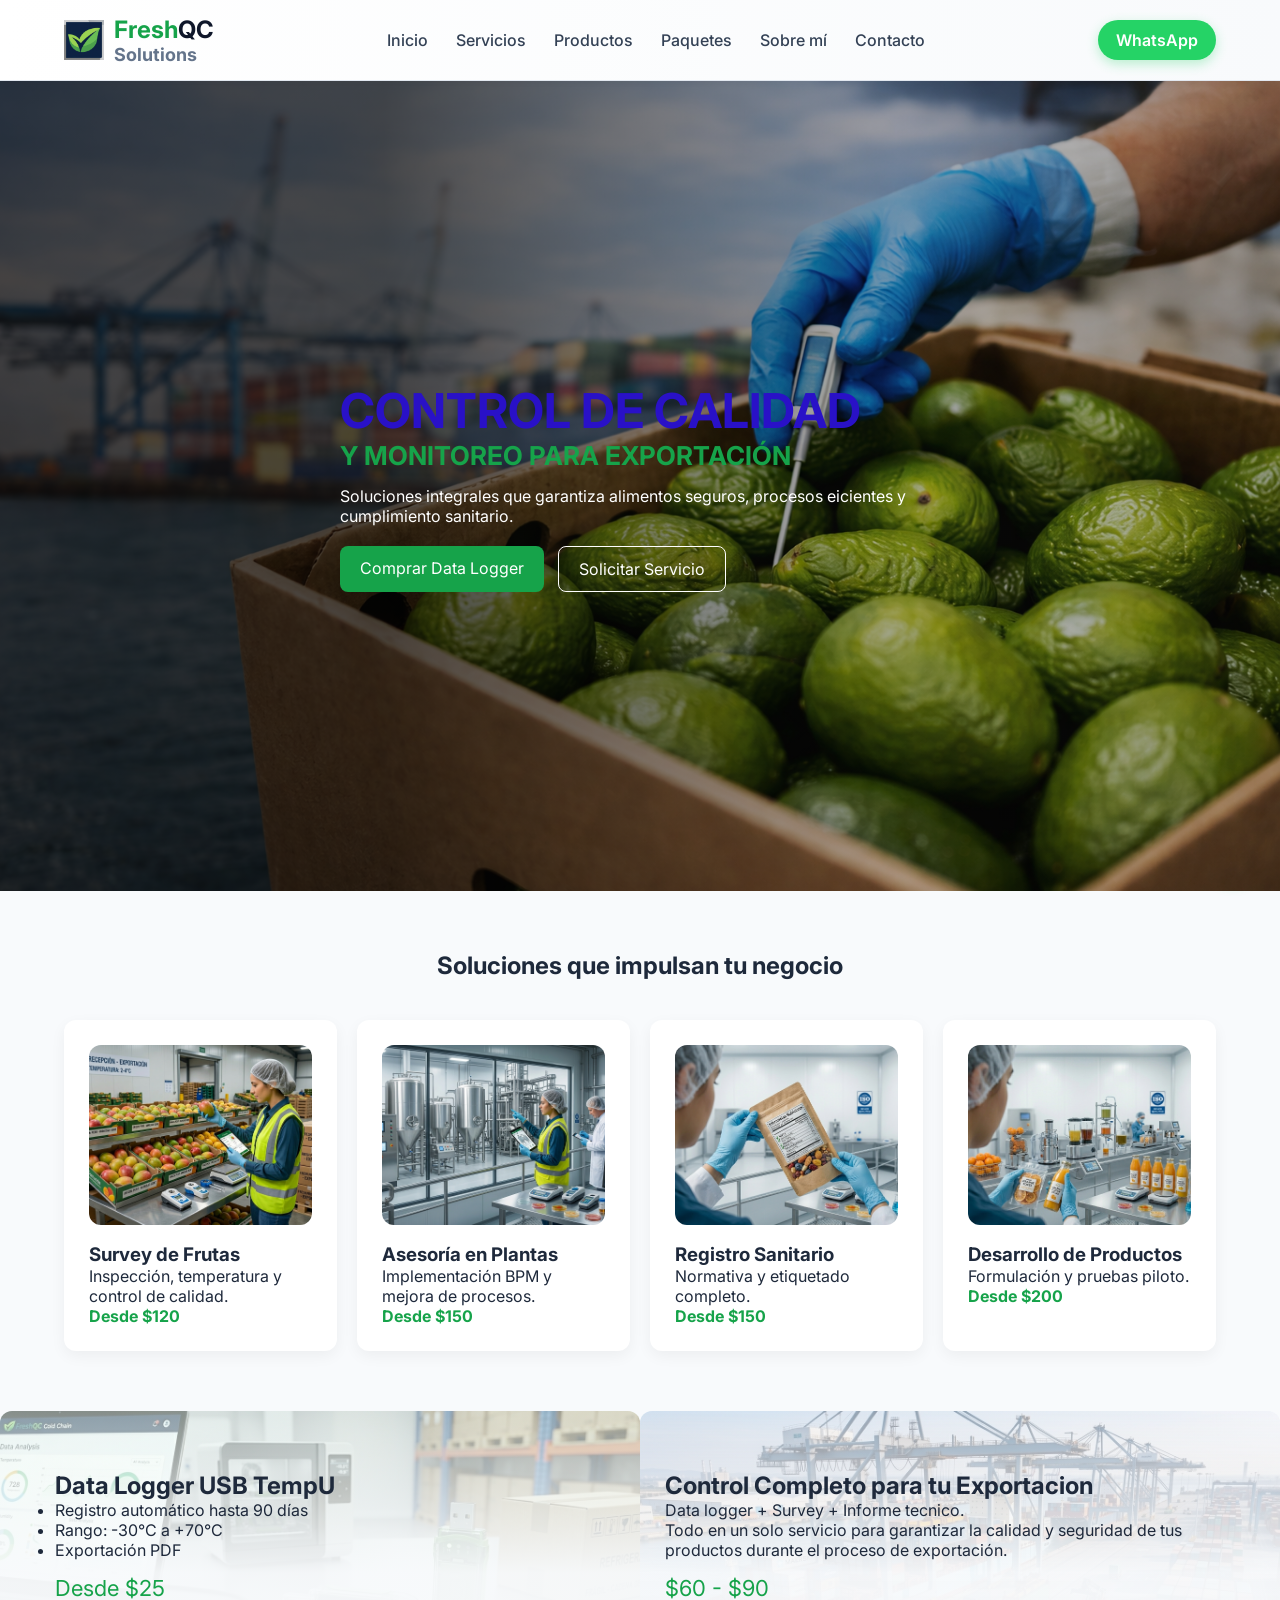
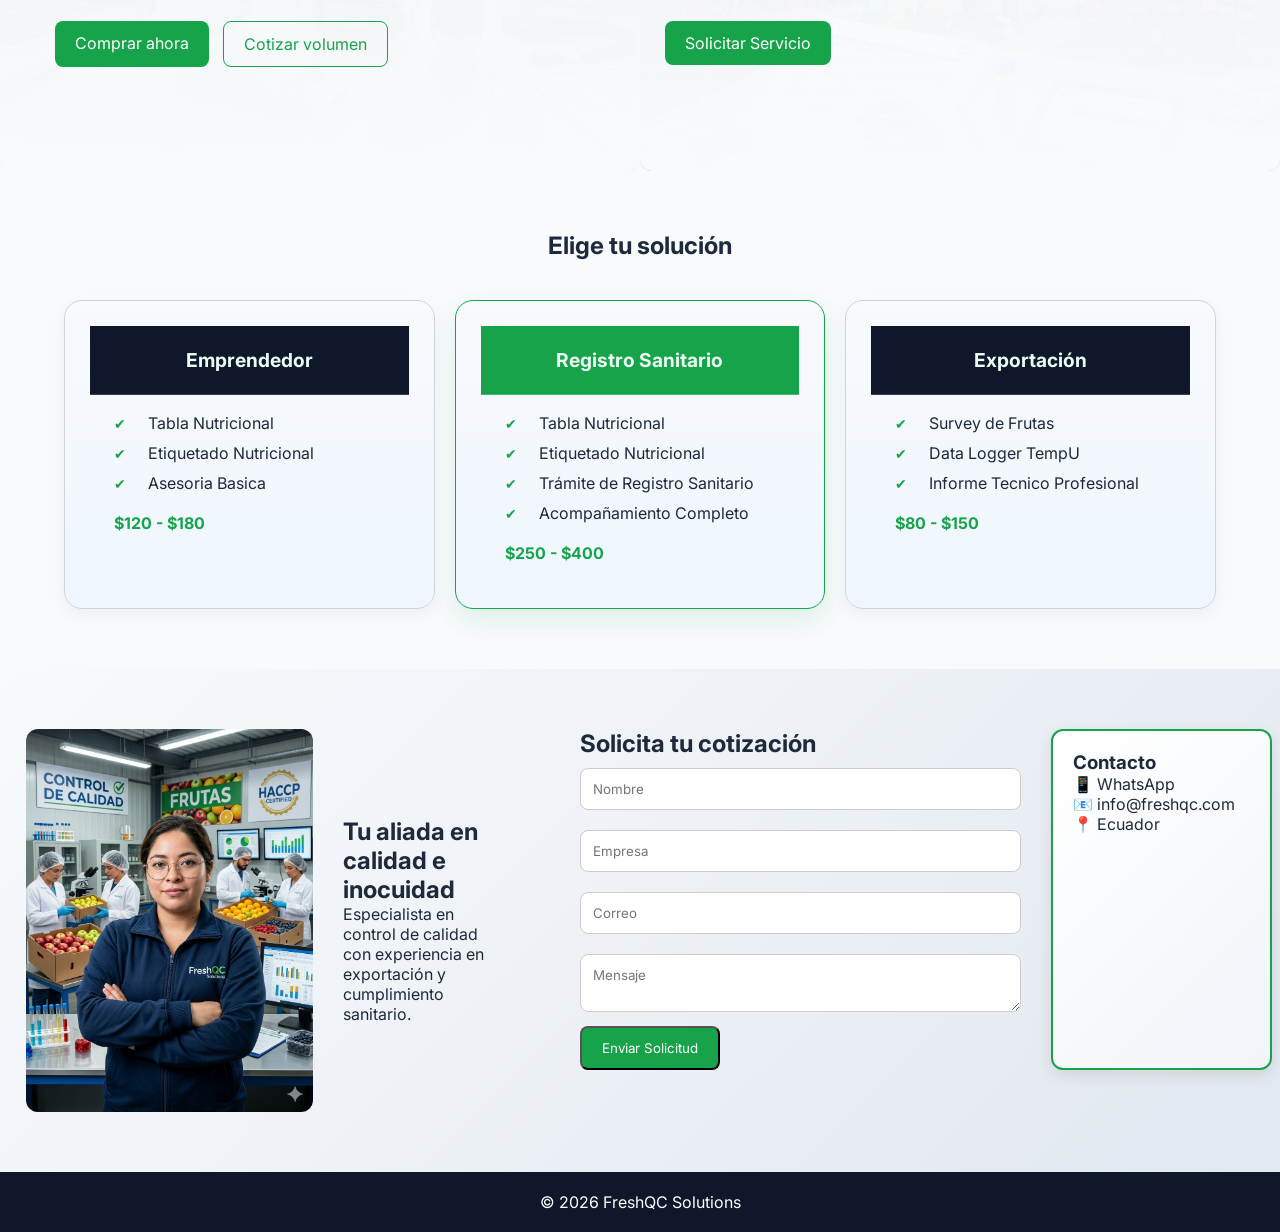
==== index.html @ a3a78dd0 "SITIO WEB BIEN" ====
<!DOCTYPE html>
<html lang="es">
<head>
  <meta charset="UTF-8">
  <title>FreshQC Solutions</title>
  <meta name="description" content="FreshQC Solutions ofrece servicios de control de calidad y monitoreo para exportación de alimentos, asegurando cumplimiento sanitario y procesos eficientes.">

  <!-- Google Fonts -->
  <link rel="preload" href="https://fonts.googleapis.com/css2?family=Inter:wght@300;400;600;700&display=swap" as="style" onload="this.onload=null;this.rel='stylesheet'">
  <noscript><link rel="stylesheet" href="https://fonts.googleapis.com/css2?family=Inter:wght@300;400;600;700&display=swap"></noscript>
  <link rel="icon" type="image/png" href="img/logo-icon.png">
  <link rel="stylesheet" href="css/styles.css">
</head>

<body>
<!-- NAV -->
<header class="header">
  <div class="container nav">
    <h1 class="logo">
      <img src="img/logo-icon.png" alt="FreshQC" class="logo-img">
      <div class="logo-text">
        <div class="fresh-qc">
          <span class="fresh">Fresh</span><span class="qc">QC</span>
        </div>
        <span class="solutions">Solutions</span>
      </div>
    </h1>

    <nav class="menu">
      <a href="index.html">Inicio</a>
      <a href="pages/servicios.html">Servicios</a>
      <a href="pages/productos.html">Productos</a>
      <a href="pages/paquetes.html">Paquetes</a>
      <a href="pages/about.html">Sobre mí</a>
      <a href="pages/contacto.html">Contacto</a>
    </nav>

    <a class="btn whatsapp" href="https://wa.me/59391234567" target="_blank" rel="noopener">WhatsApp</a>
  </div>
</header>

<section class="hero">

  <img src="img/hero.png" alt="Control de calidad exportación" class="hero-img">

  <div class="hero-overlay"></div>

  <div class="container hero-content">
    <h1>CONTROL DE CALIDAD</h1>
    <h2>Y MONITOREO PARA EXPORTACIÓN</h2>
    <p>Soluciones integrales que garantiza alimentos seguros, procesos eicientes y cumplimiento sanitario.</p>   
    <div class="buttons">
      <a class="btn primary">Comprar Data Logger</a>
      <a class="btn glass">Solicitar Servicio</a>
    </div>

</div>
    <!--<div class="container hero-content">
    <div class="hero-buttons">
      <a class="btn primary">Comprar Data Logger</a>
      <a class="btn glass">Solicitar Servicio</a>
    </div>
  </div>-->

</section>

<!-- SERVICIOS -->
<section id="servicios" class="section container">
  <h2 class="section-title">Soluciones que impulsan tu negocio</h2>

  <div class="grid">
    <div class="card">
      <img src="img/survey-frutas.png" alt="Survey de Frutas" class="card-img">
      <h3>Survey de Frutas</h3>
      <p>Inspección, temperatura y control de calidad.</p>
      <span>Desde $120</span>
    </div>

    <div class="card">
      <img src="img/asesoria-plantas.png" alt="Asesoría en Plantas" class="card-img">
      <h3>Asesoría en Plantas</h3>
      <p>Implementación BPM y mejora de procesos.</p>
      <span>Desde $150</span>
    </div>

    <div class="card">
      <img src="img/registro-sanitario.png" alt="Registro Sanitario" class="card-img">
      <h3>Registro Sanitario</h3>
      <p>Normativa y etiquetado completo.</p>
      <span>Desde $150</span>
    </div>

    <div class="card">
      <img src="img/desarrollo-productos.png" alt="Desarrollo de Productos" class="card-img">
      <h3>Desarrollo de Productos</h3>
      <p>Formulación y pruebas piloto.</p>
      <span>Desde $200</span>
    </div>
  </div>
</section>

<div id="divider">
 <!-- PRODUCTO DESTACADO -->
    <section id="productos" class="highlight">
      <img src="img/datalogger-bg.png" alt="Data Logger" class="divider-img">
      <div class="divider-content">
        <div class="container product">
          <div>
            <h2>Data Logger USB TempU</h2>
            <ul>
              <li>Registro automático hasta 90 días</li>
              <li>Rango: -30°C a +70°C</li>
              <li>Exportación PDF</li>
            </ul>

            <p class="price">Desde $25</p>

            <div class="buttons">
              <a class="btn primary">Comprar ahora</a>
              <a class="btn outline">Cotizar volumen</a>
            </div>
          </div>
        </div>
      </div>
    </section>

 <!-- SERVICIO DESTACADO -->
    <section id="serv-intregral" class="highlight">
      <img src="img/servicio-integral-bg.png" alt="Servicio Integral" class="divider-img">
      <div class="divider-content">
        <div>
          <h2>Control Completo para tu Exportacion</h2>
          <ul>
            <p>Data logger + Survey + Informe tecnico.</p>
            <p>Todo en un solo servicio para garantizar la calidad y seguridad de tus productos durante el proceso de exportación. </p>
          </ul>
          <p class="price">$60 - $90</p>

          <div class="buttons">
            <a class="btn primary">Solicitar Servicio</a>
          </div>
        </div>
      </div>
    </section>
</div>


<!-- PAQUETES -->
<section id="paquetes" class="section container">
  <h2 class="section-title">Elige tu solución</h2>

  <div class="grid-3">
    <div class="card price-card">
      <h3>Emprendedor</h3>
      <ul>
              <li>Tabla Nutricional</li>
              <li>Etiquetado Nutricional</li>
              <li>Asesoria Basica</li>
            </ul>
      <p>$120 - $180</p>
    </div>

    <div class="card price-card featured">
      <h3>Registro Sanitario</h3>
      <ul>
              <li>Tabla Nutricional</li>
              <li>Etiquetado Nutricional</li>
              <li>Trámite de Registro Sanitario</li>
              <li>Acompañamiento Completo</li>
            </ul>
      <p>$250 - $400</p>
    </div>

    <div class="card price-card">
      <h3>Exportación</h3>
      <ul>
              <li>Survey de Frutas</li>
              <li>Data Logger TempU</li>
              <li>Informe Tecnico Profesional</li>
            </ul>
      <p>$80 - $150</p>
    </div>
  </div>
</section>

<div id="about-contact">
<!-- SOBRE MI -->
<section id="about" class="section container about">
  <div class="about-grid">
    <img src="img/sobre-mi.png" alt="persona">

    <div>
      <h2>Tu aliada en calidad e inocuidad</h2>
      <p>Especialista en control de calidad con experiencia en exportación y cumplimiento sanitario.</p>
    </div>
  </div>
</section>

<!-- CONTACTO -->
<section id="contacto" class="contact">
  <div class="container contact-box">

    <form class="form">
      <h2>Solicita tu cotización</h2>

      <input type="text" placeholder="Nombre">
      <input type="text" placeholder="Empresa">
      <input type="email" placeholder="Correo">
      <textarea placeholder="Mensaje"></textarea>

      <button class="btn primary">Enviar Solicitud</button>
    </form>

    <div class="info">
      <h3>Contacto</h3>
      <p>📱 WhatsApp</p>
      <p>📧 info@freshqc.com</p>
      <p>📍 Ecuador</p>
    </div>

  </div>
</section>
</div>

<!-- WHATSAPP FLOAT -->
<a href="#" class="whatsapp-float">
  <svg width="24" height="24" viewBox="0 0 24 24" fill="none" xmlns="http://www.w3.org/2000/svg">
    <path d="M17.472 14.382c-.297-.149-1.758-.867-2.03-.967-.273-.099-.471-.148-.67.15-.197.297-.767.966-.94 1.164-.173.199-.347.223-.644.075-.297-.15-1.255-.463-2.39-1.475-.883-.788-1.48-1.761-1.653-2.059-.173-.297-.018-.458.13-.606.134-.133.298-.347.446-.52.149-.174.198-.298.298-.497.099-.198.05-.371-.025-.52-.075-.149-.669-1.612-.916-2.207-.242-.579-.487-.5-.669-.51-.173-.008-.371-.01-.57-.01-.198 0-.52.074-.792.372-.272.297-1.04 1.016-1.04 2.479 0 1.462 1.065 2.875 1.213 3.074.149.198 2.096 3.2 5.077 4.487.709.306 1.262.489 1.694.625.712.227 1.36.195 1.871.118.571-.085 1.758-.719 2.006-1.413.248-.694.248-1.289.173-1.413-.074-.124-.272-.198-.57-.347m-5.421 7.403h-.004a9.87 9.87 0 01-5.031-1.378l-.361-.214-3.741.982.998-3.648-.235-.374a9.86 9.86 0 01-1.51-5.26c.001-5.45 4.436-9.884 9.888-9.884 2.64 0 5.122 1.03 6.988 2.898a9.825 9.825 0 012.893 6.994c-.003 5.45-4.437 9.884-9.885 9.884m8.413-18.297A11.815 11.815 0 0012.05 0C5.495 0 .16 5.335.157 11.892c0 2.096.547 4.142 1.588 5.945L.057 24l6.305-1.654a11.882 11.882 0 005.683 1.448h.005c6.554 0 11.89-5.335 11.893-11.893A11.821 11.821 0 0020.885 3.488" fill="#fff"/>
  </svg>
</a>

<!-- FOOTER -->
<footer class="footer">
  <p>© 2026 FreshQC Solutions</p>
</footer>
<script src="js/script.js"></script>
</body>
</html>
---- css/styles.css ----
* {
  margin: 0;
  padding: 0;
  box-sizing: border-box;
  font-family: 'Inter', sans-serif;
}


@media (max-width: 768px) {
  .hero {
    height: 70vh;
  }

  .hero h1 {
    font-size: 32px;
  }

  .hero h2 {
    font-size: 20px;
  }
}

body {
  background: #f8fafc;
  color: #1e293b;
}

/* CONTAINER */
.container {
  width: 90%;
  max-width: 1200px;
  margin: auto;
}

/* HEADER */
.header {
  background: linear-gradient(90deg, #ffffff 0%, #f8fafc 100%);
  position: sticky;
  top: 0;
  z-index: 1000;
  border-bottom: 1px solid #e2e8f0;
  box-shadow: 0 2px 10px rgba(0,0,0,0.05);
}

.nav {
  display: flex;
  justify-content: space-between;
  align-items: center;
  padding: 15px 0;
}

.logo {
  display: flex;
  align-items: center;
  gap: 10px;
  margin: 0;
  font-size: 24px;
  font-weight: 700;
  color: #2911c7;
}

.logo-img {
  height: 40px;
  width: auto;
}

.logo-text {
  display: flex;
  flex-direction: column;
  align-items: flex-start;
  gap: 0;
}

.fresh-qc {
  display: flex;
}

.fresh {
  color: #16a34a;
  font-weight: bold;
}

.qc {
  color: #0f172a;
  font-weight: bold;
}

.solutions {
  color: #64748b;
  font-size: 18px;
}

.menu a {
  margin: 0 12px;
  text-decoration: none;
  color: #334155;
  font-weight: 500;
  position: relative;
  transition: color 0.3s ease;
}

.menu a:hover {
  color: #16a34a;
}

.menu a::after {
  content: '';
  position: absolute;
  bottom: -5px;
  left: 0;
  width: 0;
  height: 2px;
  background: #16a34a;
  transition: width 0.3s ease;
}

.menu a:hover::after {
  width: 100%;
}

.btn.whatsapp {
  background: #25D366;
  color: white;
  border-radius: 25px;
  padding: 10px 18px;
  font-weight: 600;
  box-shadow: 0 4px 12px rgba(37, 211, 102, 0.3);
  transition: all 0.3s ease;
}

.btn.whatsapp:hover {
  background: #20c157;
  transform: translateY(-2px);
  box-shadow: 0 6px 20px rgba(37, 211, 102, 0.4);
}

/* HERO FIX */
.hero {
  position: relative;
  height: 90vh;
  display: flex;
  align-items: center;
  overflow: hidden;
}

/* IMAGEN REAL (mejor que background) */
.hero-img {
  position: absolute;
  width: 100%;
  height: 100%;
  object-fit: cover;
  top: 0;
  left: 0;
  z-index: 1;
}

/* OVERLAY */
.hero-overlay {
  position: absolute;
  width: 100%;
  height: 100%;
  background: linear-gradient(
    90deg,
    rgba(0,0,0,0.7) 30%,
    rgba(0,0,0,0.3) 70%
  );
  z-index: 2;
}

/* CONTENIDO */
.hero-content {
  position: relative;
  z-index: 3;
  color: white;
  max-width: 600px;
}

.hero h1 {
  font-size: 48px;
  color: #2911c7;
}

.hero h2 {
  font-size: 26px;
  color: #16a34a;
  margin-bottom: 15px;
}

/* BOTONES */
.btn {
  padding: 12px 20px;
  border-radius: 8px;
  cursor: pointer;
  text-decoration: none;
  transition: 0.3s;
}

.primary {
  background: #16a34a;
  color: white;
}

.primary:hover {
  background: #15803d;
}

.glass {
  border: 1px solid white;
  color: white;
}

.outline {
  border: 1px solid #16a34a;
  color: #16a34a;
}

.buttons {
  display: flex;
  flex-wrap: wrap;
  gap: 14px;
  margin-top: 20px;
}

.buttons a {
  margin: 0;
}

/* GRID */
.grid {
  display: grid;
  grid-template-columns: repeat(auto-fit, minmax(220px, 1fr));
  gap: 20px;
}

.grid-3 {
  display: grid;
  grid-template-columns: repeat(auto-fit, minmax(250px, 1fr));
  gap: 20px;
}

/* CARDS */
.card {
  background: white;
  padding: 25px;
  border-radius: 12px;
  transition: 0.3s;
  box-shadow: 0 5px 15px rgba(0,0,0,0.05);
}

.card-img {
  width: 100%;
  height: 180px;
  object-fit: cover;
  border-radius: 12px;
  margin-bottom: 18px;
  display: block;
}

.card:hover {
  transform: translateY(-8px);
}

.card span {
  color: #16a34a;
  font-weight: bold;
}

/* SECCIONES */
.section {
  padding: 60px 0;
}

.section-title {
  text-align: center;
  margin-bottom: 40px;
}

/* PRODUCTO */
.highlight {
  background: #ecfdf5;
  border-radius: 12px;
  padding: 30px 0;
}

/* SERVICIO */
#serv-intregral {
  background: #ecf1fd;
  border-radius: 12px;
  padding: 30px 0;
}

#divider {
  display: grid;
  grid-template-columns: 1fr 1fr;
  gap: 0;
  align-items: start;
}

#divider section {
  position: relative;
  overflow: hidden;
  min-height: 360px;
  transition: transform 0.3s ease;
}

#divider section:hover {
  transform: scale(1.05);
  z-index: 10;
}

.divider-img {
  position: absolute;
  inset: 0;
  width: 100%;
  height: 100%;
  object-fit: cover;
  opacity: 0.5;
  z-index: 0;
  transition: opacity 0.3s ease;
}

#divider section:hover .divider-img {
  opacity: 0.7;
}

#divider section::before {
  content: "";
  position: absolute;
  inset: 0;
  background: linear-gradient(180deg, rgba(248,250,252,0.12) 0%, rgba(248,250,252,0.95) 45%, rgba(248,250,252,1) 100%);
  z-index: 1;
  transition: background 0.3s ease;
}

#divider section:hover::before {
  background: linear-gradient(180deg, rgba(248,250,252,0.05) 0%, rgba(248,250,252,0.8) 45%, rgba(248,250,252,0.9) 100%);
}

.divider-content {
  position: relative;
  z-index: 2;
  padding: 30px 25px;
}

.price {
  font-size: 22px;
  color: #16a34a;
  margin: 15px 0;
}
/* PAQUETES */
.price-card {
  background: linear-gradient(180deg, #f8fafc 0%, #eff6ff 100%);
  border: 1px solid #d1d5db;
  border-radius: 18px;
  overflow: hidden;
  display: flex;
  flex-direction: column;
}

.price-card h3 {
  margin: 0;
  padding: 22px 0;
  background: #0f172a;
  color: #ecfdf5;
  font-size: 1.2rem;
  font-weight: 700;
  border-bottom: 1px solid rgba(255,255,255,0.18);
  text-align: center;
}

.price-card ul {
  list-style: none;
  margin: 0;
  padding: 18px 24px 0;
  display: grid;
  gap: 10px;
}

.price-card ul li {
  position: relative;
  padding: 0 0 0 34px;
  border-bottom: none;
}

.price-card ul li::before {
  content: "✔";
  position: absolute;
  left: 0;
  top: 50%;
  transform: translateY(-50%);
  color: #16a34a;
  font-size: 14px;
}

.price-card ul li:last-child {
  border-bottom: none;
}

.price-card p {
  margin: 20px 24px 20px;
  font-weight: 700;
  color: #16a34a;
}

.price-card.featured {
  border-color: #16a34a;
  box-shadow: 0 10px 25px rgba(22, 163, 74, 0.12);
}

.price-card.featured h3 {
  background: #16a34a;
}
/* ABOUT */
.about-grid {
  display: grid;
  grid-template-columns: 2fr 1fr;
  gap: 30px;
  align-items: center;
}

.about img {
  width: 100%;
  height: auto;
  border-radius: 12px;
  display: block;
}
}

/* CONTACTO */
.contact {
  background: #f1f5f9;
  padding: 60px 0;
}

.contact-box {
  display: grid;
  grid-template-columns: 2fr 1fr;
  gap: 30px;
}

.form input, .form textarea {
  width: 100%;
  margin: 10px 0;
  padding: 12px;
  border: 1px solid #ccc;
  border-radius: 8px;
}

.info {
  background: linear-gradient(135deg, #ffffff 0%, #f1f5f9 100%);
  padding: 20px;
  border-radius: 12px;
  box-shadow: 0 5px 15px rgba(0,0,0,0.1);
  border: 2px solid #16a34a;
}

/* ABOUT-CONTACT */
#about-contact {
  display: grid;
  grid-template-columns: 40% 60%;
  gap: 30px;
  background: linear-gradient(135deg, #f8fafc 0%, #e2e8f0 100%);
  padding: 60px 0;
}

#about-contact .section,
#about-contact .contact {
  padding: 0;
}

/* WHATSAPP FLOAT */
.whatsapp-float {
  position: fixed;
  bottom: 20px;
  right: 20px;
  background: #25D366;
  color: white;
  padding: 15px;
  border-radius: 50%;
  box-shadow: 0 4px 12px rgba(37, 211, 102, 0.4);
  transition: all 0.3s ease;
  display: flex;
  align-items: center;
  justify-content: center;
}

.whatsapp-float:hover {
  transform: scale(1.1);
  box-shadow: 0 6px 20px rgba(37, 211, 102, 0.6);
}

/* FOOTER */
.footer {
  text-align: center;
  padding: 20px;
  background: #0f172a;
  color: white;
}

/* RESPONSIVE */
@media (max-width: 992px) {
  #divider {
    grid-template-columns: 1fr;
    gap: 20px;
  }

  .highlight,
  #serv-intregral {
    padding: 24px 20px;
  }
}

@media (max-width: 768px) {
  .about-grid,
  .contact-box {
    grid-template-columns: 1fr;
  }

  .nav {
    flex-direction: column;
    align-items: stretch;
    gap: 12px;
  }

  .menu {
    display: flex;
    flex-wrap: wrap;
    justify-content: center;
    gap: 12px;
  }

  .logo-img {
    height: 35px;
  }

  .logo {
    font-size: 20px;
  }

  .solutions {
    font-size: 16px;
  }

  .btn.whatsapp {
    padding: 8px 16px;
    font-size: 14px;
  }

  .hero h1 {
    font-size: 32px;
  }

  .hero h2 {
    font-size: 20px;
  }

  .section {
    padding: 40px 0;
  }

  .hero-content {
    padding: 0 15px;
  }

  #about-contact {
    grid-template-columns: 1fr;
    gap: 20px;
  }
}
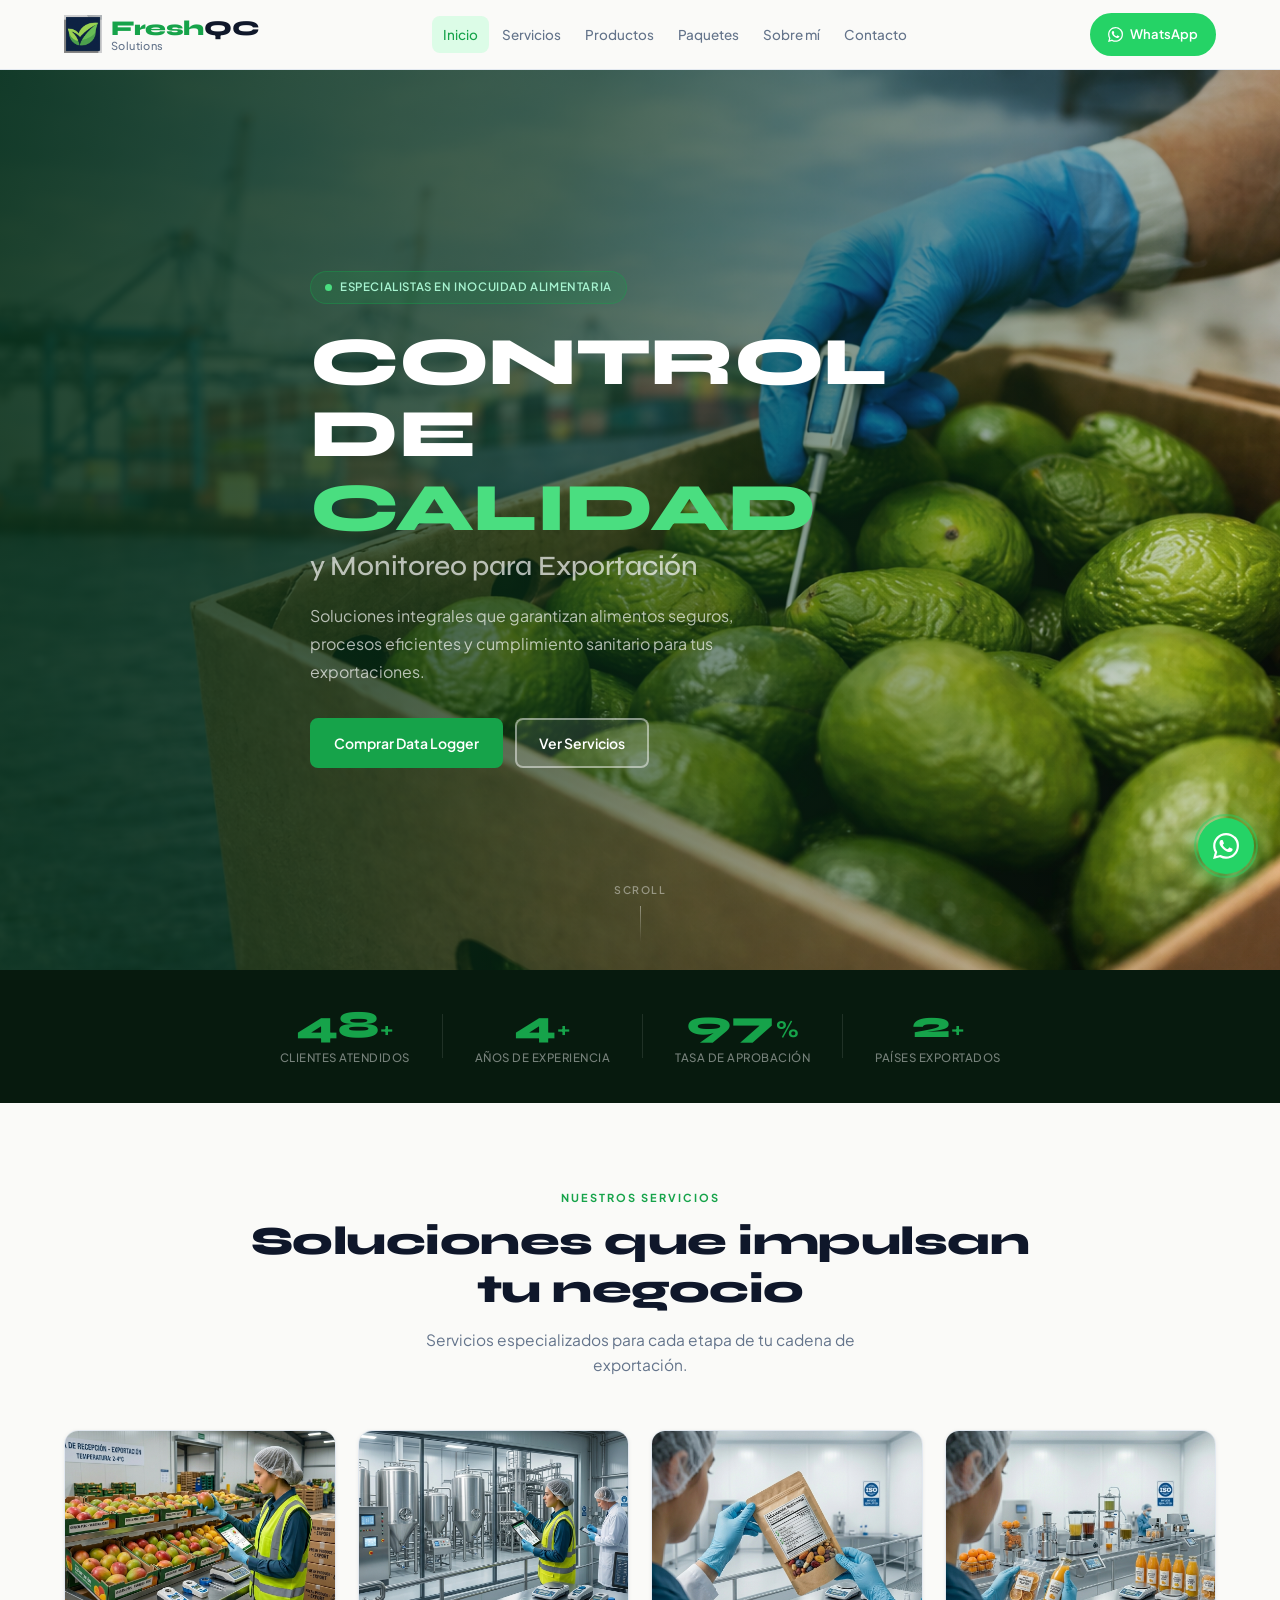
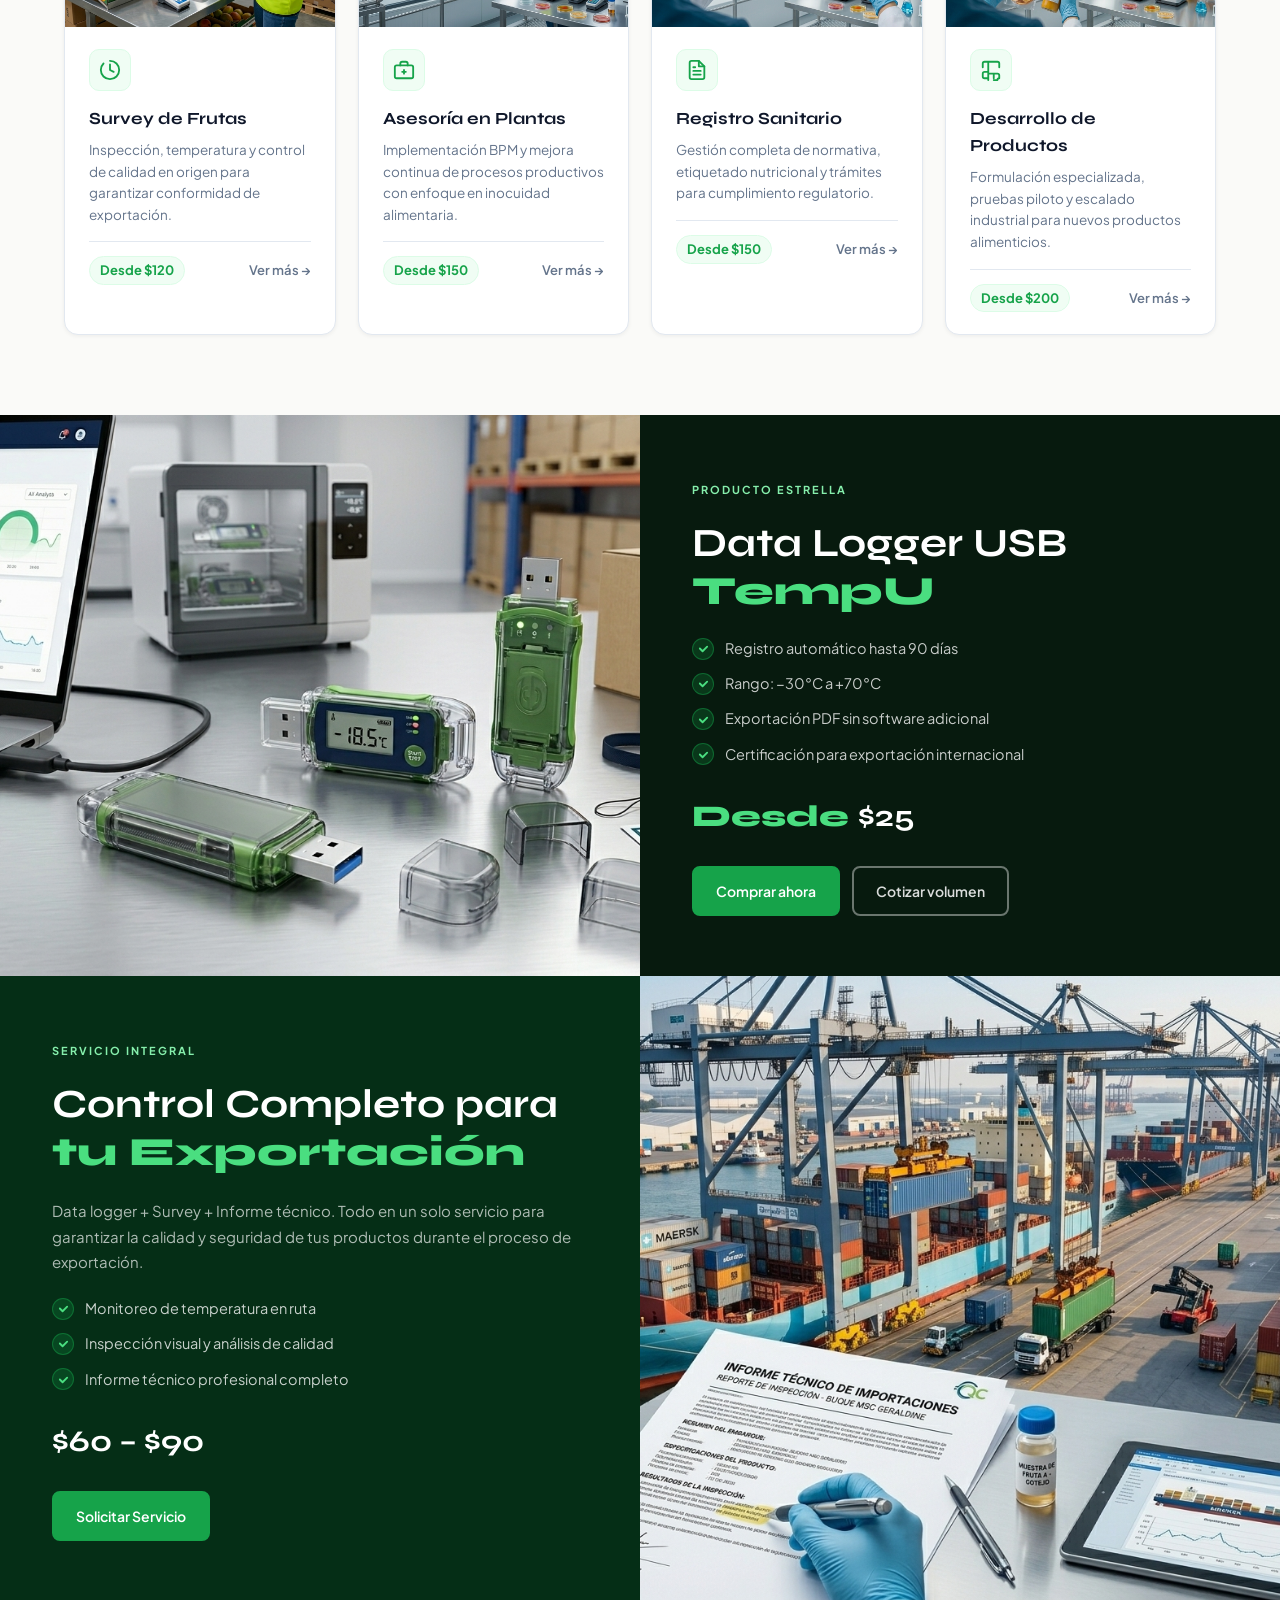
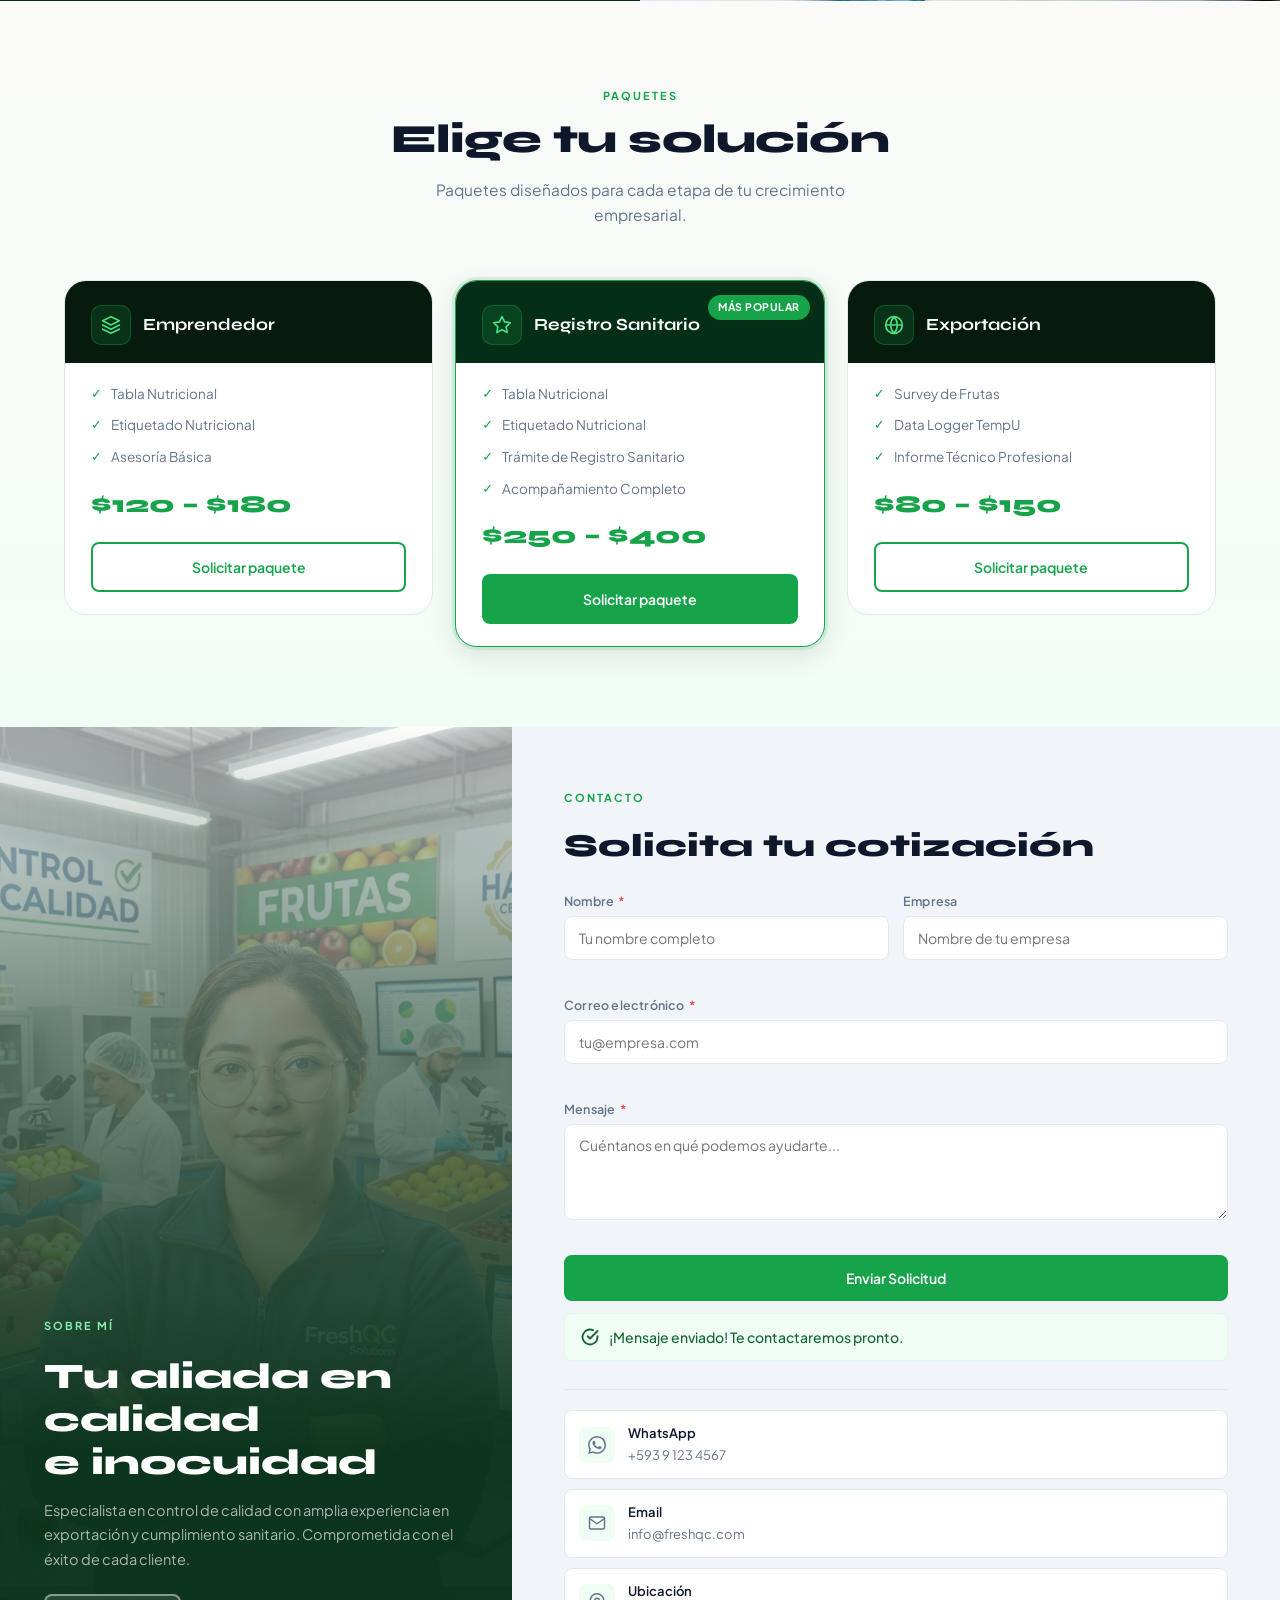
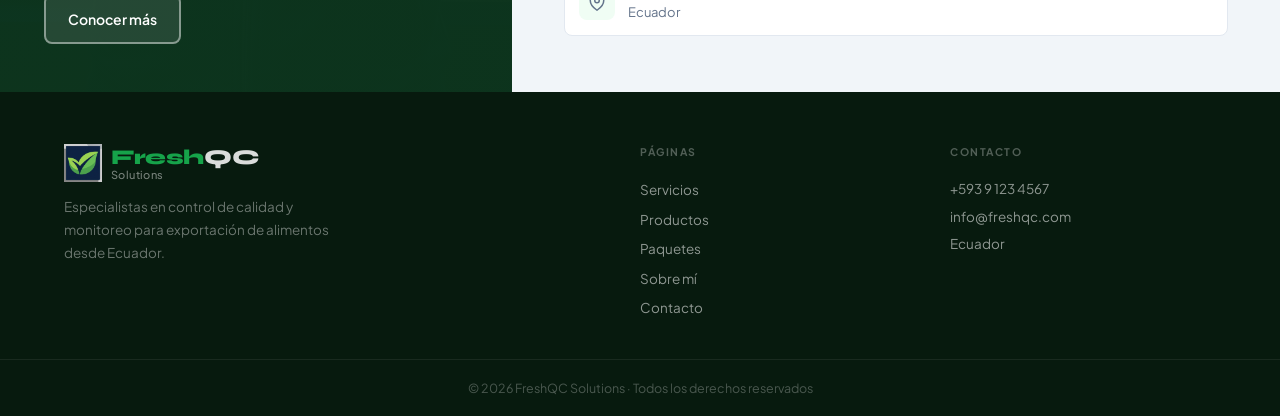
==== commit 8900bd8a: "feat: implement multi-page site structure with custom CSS, JavaScript, and navigation pages." ====
--- a/index.html
+++ b/index.html
@@ -2,237 +2,476 @@
 <html lang="es">
 <head>
   <meta charset="UTF-8">
-  <title>FreshQC Solutions</title>
+  <meta name="viewport" content="width=device-width, initial-scale=1.0">
+  <title>FreshQC Solutions — Control de Calidad para Exportación</title>
   <meta name="description" content="FreshQC Solutions ofrece servicios de control de calidad y monitoreo para exportación de alimentos, asegurando cumplimiento sanitario y procesos eficientes.">
 
-  <!-- Google Fonts -->
-  <link rel="preload" href="https://fonts.googleapis.com/css2?family=Inter:wght@300;400;600;700&display=swap" as="style" onload="this.onload=null;this.rel='stylesheet'">
-  <noscript><link rel="stylesheet" href="https://fonts.googleapis.com/css2?family=Inter:wght@300;400;600;700&display=swap"></noscript>
+  <link rel="preconnect" href="https://fonts.googleapis.com">
+  <link rel="preconnect" href="https://fonts.gstatic.com" crossorigin>
+  <link href="https://fonts.googleapis.com/css2?family=Syne:wght@400;600;700;800&family=Plus+Jakarta+Sans:ital,wght@0,300;0,400;0,500;0,600;0,700;1,400&display=swap" rel="stylesheet">
+
   <link rel="icon" type="image/png" href="img/logo-icon.png">
   <link rel="stylesheet" href="css/styles.css">
 </head>
-
 <body>
-<!-- NAV -->
-<header class="header">
+
+<!-- OVERLAY MENÚ MÓVIL -->
+<div class="menu-overlay" id="menuOverlay" aria-hidden="true"></div>
+
+<!-- HEADER -->
+<header class="header" id="header">
   <div class="container nav">
-    <h1 class="logo">
-      <img src="img/logo-icon.png" alt="FreshQC" class="logo-img">
+
+    <a href="index.html" class="logo" aria-label="FreshQC Solutions — Inicio">
+      <img src="img/logo-icon.png" alt="" class="logo-img" width="38" height="38">
       <div class="logo-text">
-        <div class="fresh-qc">
-          <span class="fresh">Fresh</span><span class="qc">QC</span>
-        </div>
-        <span class="solutions">Solutions</span>
-      </div>
+        <span class="logo-brand"><span class="fresh">Fresh</span><span class="qc">QC</span></span>
+        <span class="logo-sub">Solutions</span>
+      </div>
+    </a>
+
+    <nav class="menu" id="menu" aria-label="Navegación principal">
+      <a href="index.html" class="nav-link active" aria-current="page">Inicio</a>
+      <a href="#servicios" class="nav-link">Servicios</a>
+      <a href="#productos" class="nav-link">Productos</a>
+      <a href="#paquetes" class="nav-link">Paquetes</a>
+      <a href="#about" class="nav-link">Sobre mí</a>
+      <a href="#contacto" class="nav-link">Contacto</a>
+    </nav>
+
+    <div class="nav-actions">
+      <a class="btn btn-wa" href="https://wa.me/59391234567?text=Hola%2C%20quiero%20informaci%C3%B3n%20sobre%20sus%20servicios" target="_blank" rel="noopener noreferrer" aria-label="Contactar por WhatsApp">
+        <svg width="15" height="15" viewBox="0 0 24 24" fill="currentColor" aria-hidden="true"><path d="M17.472 14.382c-.297-.149-1.758-.867-2.03-.967-.273-.099-.471-.148-.67.15-.197.297-.767.966-.94 1.164-.173.199-.347.223-.644.075-.297-.15-1.255-.463-2.39-1.475-.883-.788-1.48-1.761-1.653-2.059-.173-.297-.018-.458.13-.606.134-.133.298-.347.446-.52.149-.174.198-.298.298-.497.099-.198.05-.371-.025-.52-.075-.149-.669-1.612-.916-2.207-.242-.579-.487-.5-.669-.51-.173-.008-.371-.01-.57-.01-.198 0-.52.074-.792.372-.272.297-1.04 1.016-1.04 2.479 0 1.462 1.065 2.875 1.213 3.074.149.198 2.096 3.2 5.077 4.487.709.306 1.262.489 1.694.625.712.227 1.36.195 1.871.118.571-.085 1.758-.719 2.006-1.413.248-.694.248-1.289.173-1.413-.074-.124-.272-.198-.57-.347m-5.421 7.403h-.004a9.87 9.87 0 01-5.031-1.378l-.361-.214-3.741.982.998-3.648-.235-.374a9.86 9.86 0 01-1.51-5.26c.001-5.45 4.436-9.884 9.888-9.884 2.64 0 5.122 1.03 6.988 2.898a9.825 9.825 0 012.893 6.994c-.003 5.45-4.437 9.884-9.885 9.884m8.413-18.297A11.815 11.815 0 0012.05 0C5.495 0 .16 5.335.157 11.892c0 2.096.547 4.142 1.588 5.945L.057 24l6.305-1.654a11.882 11.882 0 005.683 1.448h.005c6.554 0 11.89-5.335 11.893-11.893A11.821 11.821 0 0020.885 3.488"/></svg>
+        WhatsApp
+      </a>
+      <button class="hamburger" id="hamburger" aria-label="Abrir menú de navegación" aria-expanded="false" aria-controls="menu">
+        <span></span>
+        <span></span>
+        <span></span>
+      </button>
+    </div>
+
+  </div>
+</header>
+
+<!-- HERO -->
+<section class="hero" aria-label="Portada">
+  <img src="img/hero.png" alt="Inspección de calidad en exportación de alimentos" class="hero-img" width="1920" height="1080">
+  <div class="hero-overlay" aria-hidden="true"></div>
+  <div class="container hero-content">
+    <div class="hero-badge reveal">
+      <span class="badge-dot" aria-hidden="true"></span>
+      Especialistas en Inocuidad Alimentaria
+    </div>
+    <h1 class="hero-title reveal">
+      <span class="line">CONTROL DE</span>
+      <span class="line accent">CALIDAD</span>
+      <span class="line sub">y Monitoreo para Exportación</span>
     </h1>
-
-    <nav class="menu">
-      <a href="index.html">Inicio</a>
+    <p class="hero-desc reveal">
+      Soluciones integrales que garantizan alimentos seguros, procesos eficientes y cumplimiento sanitario para tus exportaciones.
+    </p>
+    <div class="hero-actions reveal">
+      <a class="btn btn-primary" href="pages/productos.html">Comprar Data Logger</a>
+      <a class="btn btn-ghost" href="pages/servicios.html">Ver Servicios</a>
+    </div>
+  </div>
+  <div class="hero-scroll" aria-hidden="true">
+    <span>Scroll</span>
+    <div class="scroll-line"></div>
+  </div>
+</section>
+
+<!-- STATS BAR -->
+<div class="stats-bar" aria-label="Métricas">
+  <div class="container stats-grid">
+    <div class="stat reveal">
+      <div class="stat-value"><span class="stat-num" data-target="50">0</span><span class="stat-plus">+</span></div>
+      <span class="stat-label">Clientes Atendidos</span>
+    </div>
+    <div class="stat-divider" aria-hidden="true"></div>
+    <div class="stat reveal">
+      <div class="stat-value"><span class="stat-num" data-target="5">0</span><span class="stat-plus">+</span></div>
+      <span class="stat-label">Años de Experiencia</span>
+    </div>
+    <div class="stat-divider" aria-hidden="true"></div>
+    <div class="stat reveal">
+      <div class="stat-value"><span class="stat-num" data-target="100">0</span><span class="stat-plus">%</span></div>
+      <span class="stat-label">Tasa de Aprobación</span>
+    </div>
+    <div class="stat-divider" aria-hidden="true"></div>
+    <div class="stat reveal">
+      <div class="stat-value"><span class="stat-num" data-target="3">0</span><span class="stat-plus">+</span></div>
+      <span class="stat-label">Países Exportados</span>
+    </div>
+  </div>
+</div>
+
+<!-- SERVICIOS -->
+<section id="servicios" class="section services-section">
+  <div class="container">
+    <header class="section-header reveal">
+      <span class="section-label">Nuestros Servicios</span>
+      <h2 class="section-title">Soluciones que impulsan<br>tu negocio</h2>
+      <p class="section-desc">Servicios especializados para cada etapa de tu cadena de exportación.</p>
+    </header>
+
+    <div class="services-grid">
+
+      <article class="service-card reveal">
+        <div class="card-img-wrap">
+          <img src="img/survey-frutas.png" alt="Inspección de frutas para exportación" class="card-img" loading="lazy" width="400" height="200">
+          <div class="card-hover-overlay" aria-hidden="true"></div>
+        </div>
+        <div class="card-body">
+          <div class="card-icon" aria-hidden="true">
+            <svg width="22" height="22" viewBox="0 0 24 24" fill="none" stroke="currentColor" stroke-width="2" stroke-linecap="round" stroke-linejoin="round"><path d="M12 2a10 10 0 0 1 10 10c0 5.52-4.48 10-10 10S2 17.52 2 12c0-2.76 1.12-5.26 2.93-7.07"/><path d="M12 6v6l4 2"/></svg>
+          </div>
+          <h3>Survey de Frutas</h3>
+          <p>Inspección, temperatura y control de calidad en origen para garantizar conformidad de exportación.</p>
+          <div class="card-footer">
+            <span class="price-badge">Desde $120</span>
+            <a href="pages/servicios.html" class="card-link" aria-label="Ver más sobre Survey de Frutas">Ver más →</a>
+          </div>
+        </div>
+      </article>
+
+      <article class="service-card reveal">
+        <div class="card-img-wrap">
+          <img src="img/asesoria-plantas.png" alt="Asesoría técnica en plantas procesadoras" class="card-img" loading="lazy" width="400" height="200">
+          <div class="card-hover-overlay" aria-hidden="true"></div>
+        </div>
+        <div class="card-body">
+          <div class="card-icon" aria-hidden="true">
+            <svg width="22" height="22" viewBox="0 0 24 24" fill="none" stroke="currentColor" stroke-width="2" stroke-linecap="round" stroke-linejoin="round"><rect x="2" y="7" width="20" height="14" rx="2"/><path d="M16 7V5a2 2 0 0 0-2-2h-4a2 2 0 0 0-2 2v2"/><line x1="12" y1="12" x2="12" y2="16"/><line x1="10" y1="14" x2="14" y2="14"/></svg>
+          </div>
+          <h3>Asesoría en Plantas</h3>
+          <p>Implementación BPM y mejora continua de procesos productivos con enfoque en inocuidad alimentaria.</p>
+          <div class="card-footer">
+            <span class="price-badge">Desde $150</span>
+            <a href="pages/servicios.html" class="card-link" aria-label="Ver más sobre Asesoría en Plantas">Ver más →</a>
+          </div>
+        </div>
+      </article>
+
+      <article class="service-card reveal">
+        <div class="card-img-wrap">
+          <img src="img/registro-sanitario.png" alt="Gestión de registro sanitario" class="card-img" loading="lazy" width="400" height="200">
+          <div class="card-hover-overlay" aria-hidden="true"></div>
+        </div>
+        <div class="card-body">
+          <div class="card-icon" aria-hidden="true">
+            <svg width="22" height="22" viewBox="0 0 24 24" fill="none" stroke="currentColor" stroke-width="2" stroke-linecap="round" stroke-linejoin="round"><path d="M14 2H6a2 2 0 0 0-2 2v16a2 2 0 0 0 2 2h12a2 2 0 0 0 2-2V8z"/><polyline points="14 2 14 8 20 8"/><line x1="16" y1="13" x2="8" y2="13"/><line x1="16" y1="17" x2="8" y2="17"/><polyline points="10 9 9 9 8 9"/></svg>
+          </div>
+          <h3>Registro Sanitario</h3>
+          <p>Gestión completa de normativa, etiquetado nutricional y trámites para cumplimiento regulatorio.</p>
+          <div class="card-footer">
+            <span class="price-badge">Desde $150</span>
+            <a href="pages/servicios.html" class="card-link" aria-label="Ver más sobre Registro Sanitario">Ver más →</a>
+          </div>
+        </div>
+      </article>
+
+      <article class="service-card reveal">
+        <div class="card-img-wrap">
+          <img src="img/desarrollo-productos.png" alt="Desarrollo y formulación de nuevos productos" class="card-img" loading="lazy" width="400" height="200">
+          <div class="card-hover-overlay" aria-hidden="true"></div>
+        </div>
+        <div class="card-body">
+          <div class="card-icon" aria-hidden="true">
+            <svg width="22" height="22" viewBox="0 0 24 24" fill="none" stroke="currentColor" stroke-width="2" stroke-linecap="round" stroke-linejoin="round"><path d="M9 3H5a2 2 0 0 0-2 2v4m6-6h10a2 2 0 0 1 2 2v4M9 3v11m0 0H5a2 2 0 0 0-2 2v3a2 2 0 0 0 2 2h4m0-5h6m0 0v5m0-5h4a2 2 0 0 1 2 2v3a2 2 0 0 0-2 2h-4m-6 0V14"/></svg>
+          </div>
+          <h3>Desarrollo de Productos</h3>
+          <p>Formulación especializada, pruebas piloto y escalado industrial para nuevos productos alimenticios.</p>
+          <div class="card-footer">
+            <span class="price-badge">Desde $200</span>
+            <a href="pages/servicios.html" class="card-link" aria-label="Ver más sobre Desarrollo de Productos">Ver más →</a>
+          </div>
+        </div>
+      </article>
+
+    </div>
+  </div>
+</section>
+
+<!-- PRODUCTO DESTACADO -->
+<section id="productos" class="featured-split product-split" aria-label="Producto destacado">
+  <div class="split-image">
+    <img src="img/datalogger-bg.png" alt="Data Logger USB TempU para monitoreo de temperatura" class="split-img" loading="lazy" width="960" height="600">
+  </div>
+  <div class="split-content dark-content">
+    <div class="split-inner reveal">
+      <span class="section-label light-label">Producto Estrella</span>
+      <h2>Data Logger USB <strong>TempU</strong></h2>
+      <ul class="feature-list" aria-label="Características del producto">
+        <li>
+          <span class="check-icon" aria-hidden="true">
+            <svg width="11" height="11" viewBox="0 0 12 12" fill="none"><path d="M2 6l3 3 5-5" stroke="#4ade80" stroke-width="2" stroke-linecap="round" stroke-linejoin="round"/></svg>
+          </span>
+          Registro automático hasta 90 días
+        </li>
+        <li>
+          <span class="check-icon" aria-hidden="true">
+            <svg width="11" height="11" viewBox="0 0 12 12" fill="none"><path d="M2 6l3 3 5-5" stroke="#4ade80" stroke-width="2" stroke-linecap="round" stroke-linejoin="round"/></svg>
+          </span>
+          Rango: −30°C a +70°C
+        </li>
+        <li>
+          <span class="check-icon" aria-hidden="true">
+            <svg width="11" height="11" viewBox="0 0 12 12" fill="none"><path d="M2 6l3 3 5-5" stroke="#4ade80" stroke-width="2" stroke-linecap="round" stroke-linejoin="round"/></svg>
+          </span>
+          Exportación PDF sin software adicional
+        </li>
+        <li>
+          <span class="check-icon" aria-hidden="true">
+            <svg width="11" height="11" viewBox="0 0 12 12" fill="none"><path d="M2 6l3 3 5-5" stroke="#4ade80" stroke-width="2" stroke-linecap="round" stroke-linejoin="round"/></svg>
+          </span>
+          Certificación para exportación internacional
+        </li>
+      </ul>
+      <p class="featured-price">Desde <strong>$25</strong></p>
+      <div class="split-actions">
+        <a class="btn btn-primary" href="pages/productos.html">Comprar ahora</a>
+        <a class="btn btn-outline-light" href="pages/contacto.html">Cotizar volumen</a>
+      </div>
+    </div>
+  </div>
+</section>
+
+<!-- SERVICIO INTEGRAL -->
+<section id="serv-integral" class="featured-split service-split" aria-label="Servicio integral destacado">
+  <div class="split-content forest-content">
+    <div class="split-inner reveal">
+      <span class="section-label light-label">Servicio Integral</span>
+      <h2>Control Completo para <strong>tu Exportación</strong></h2>
+      <p class="split-desc">Data logger + Survey + Informe técnico. Todo en un solo servicio para garantizar la calidad y seguridad de tus productos durante el proceso de exportación.</p>
+      <ul class="feature-list" aria-label="Qué incluye el servicio">
+        <li>
+          <span class="check-icon" aria-hidden="true">
+            <svg width="11" height="11" viewBox="0 0 12 12" fill="none"><path d="M2 6l3 3 5-5" stroke="#4ade80" stroke-width="2" stroke-linecap="round" stroke-linejoin="round"/></svg>
+          </span>
+          Monitoreo de temperatura en ruta
+        </li>
+        <li>
+          <span class="check-icon" aria-hidden="true">
+            <svg width="11" height="11" viewBox="0 0 12 12" fill="none"><path d="M2 6l3 3 5-5" stroke="#4ade80" stroke-width="2" stroke-linecap="round" stroke-linejoin="round"/></svg>
+          </span>
+          Inspección visual y análisis de calidad
+        </li>
+        <li>
+          <span class="check-icon" aria-hidden="true">
+            <svg width="11" height="11" viewBox="0 0 12 12" fill="none"><path d="M2 6l3 3 5-5" stroke="#4ade80" stroke-width="2" stroke-linecap="round" stroke-linejoin="round"/></svg>
+          </span>
+          Informe técnico profesional completo
+        </li>
+      </ul>
+      <p class="featured-price"><strong>$60 – $90</strong></p>
+      <div class="split-actions">
+        <a class="btn btn-primary" href="pages/contacto.html">Solicitar Servicio</a>
+      </div>
+    </div>
+  </div>
+  <div class="split-image">
+    <img src="img/servicio-integral-bg.png" alt="Servicio integral de control de calidad en exportación" class="split-img" loading="lazy" width="960" height="600">
+  </div>
+</section>
+
+<!-- PAQUETES -->
+<section id="paquetes" class="section packages-section">
+  <div class="container">
+    <header class="section-header reveal">
+      <span class="section-label">Paquetes</span>
+      <h2 class="section-title">Elige tu solución</h2>
+      <p class="section-desc">Paquetes diseñados para cada etapa de tu crecimiento empresarial.</p>
+    </header>
+
+    <div class="packages-grid">
+
+      <div class="pkg-card reveal">
+        <div class="pkg-head">
+          <div class="pkg-icon-wrap" aria-hidden="true">
+            <svg width="20" height="20" viewBox="0 0 24 24" fill="none" stroke="currentColor" stroke-width="2" stroke-linecap="round" stroke-linejoin="round"><path d="M12 2L2 7l10 5 10-5-10-5z"/><path d="M2 17l10 5 10-5"/><path d="M2 12l10 5 10-5"/></svg>
+          </div>
+          <h3>Emprendedor</h3>
+        </div>
+        <ul class="pkg-features" aria-label="Incluye">
+          <li>Tabla Nutricional</li>
+          <li>Etiquetado Nutricional</li>
+          <li>Asesoría Básica</li>
+        </ul>
+        <p class="pkg-price">$120 – $180</p>
+        <a class="btn btn-outline pkg-btn" href="pages/contacto.html">Solicitar paquete</a>
+      </div>
+
+      <div class="pkg-card pkg-featured reveal">
+        <div class="pkg-badge">Más Popular</div>
+        <div class="pkg-head">
+          <div class="pkg-icon-wrap" aria-hidden="true">
+            <svg width="20" height="20" viewBox="0 0 24 24" fill="none" stroke="currentColor" stroke-width="2" stroke-linecap="round" stroke-linejoin="round"><polygon points="12 2 15.09 8.26 22 9.27 17 14.14 18.18 21.02 12 17.77 5.82 21.02 7 14.14 2 9.27 8.91 8.26 12 2"/></svg>
+          </div>
+          <h3>Registro Sanitario</h3>
+        </div>
+        <ul class="pkg-features" aria-label="Incluye">
+          <li>Tabla Nutricional</li>
+          <li>Etiquetado Nutricional</li>
+          <li>Trámite de Registro Sanitario</li>
+          <li>Acompañamiento Completo</li>
+        </ul>
+        <p class="pkg-price">$250 – $400</p>
+        <a class="btn btn-primary pkg-btn" href="pages/contacto.html">Solicitar paquete</a>
+      </div>
+
+      <div class="pkg-card reveal">
+        <div class="pkg-head">
+          <div class="pkg-icon-wrap" aria-hidden="true">
+            <svg width="20" height="20" viewBox="0 0 24 24" fill="none" stroke="currentColor" stroke-width="2" stroke-linecap="round" stroke-linejoin="round"><circle cx="12" cy="12" r="10"/><line x1="2" y1="12" x2="22" y2="12"/><path d="M12 2a15.3 15.3 0 0 1 4 10 15.3 15.3 0 0 1-4 10 15.3 15.3 0 0 1-4-10 15.3 15.3 0 0 1 4-10z"/></svg>
+          </div>
+          <h3>Exportación</h3>
+        </div>
+        <ul class="pkg-features" aria-label="Incluye">
+          <li>Survey de Frutas</li>
+          <li>Data Logger TempU</li>
+          <li>Informe Técnico Profesional</li>
+        </ul>
+        <p class="pkg-price">$80 – $150</p>
+        <a class="btn btn-outline pkg-btn" href="pages/contacto.html">Solicitar paquete</a>
+      </div>
+
+    </div>
+  </div>
+</section>
+
+<!-- SOBRE MÍ + CONTACTO -->
+<div class="about-contact-wrapper">
+
+  <!-- SOBRE MÍ -->
+  <section id="about" class="about-panel" aria-label="Sobre mí">
+    <img src="img/sobre-mi.png" alt="Especialista en control de calidad FreshQC" class="about-bg-img" loading="lazy" width="640" height="720">
+    <div class="about-overlay" aria-hidden="true"></div>
+    <div class="about-content reveal">
+      <span class="section-label light-label">Sobre mí</span>
+      <h2>Tu aliada en calidad<br>e inocuidad</h2>
+      <p>Especialista en control de calidad con amplia experiencia en exportación y cumplimiento sanitario. Comprometida con el éxito de cada cliente.</p>
+      <a class="btn btn-ghost" href="pages/about.html">Conocer más</a>
+    </div>
+  </section>
+
+  <!-- CONTACTO -->
+  <section id="contacto" class="contact-panel" aria-label="Formulario de contacto">
+    <div class="contact-inner reveal">
+      <span class="section-label">Contacto</span>
+      <h2>Solicita tu cotización</h2>
+
+      <form class="contact-form" id="contactForm" novalidate>
+        <div class="form-row">
+          <div class="form-group">
+            <label for="nombre">Nombre <span class="required" aria-label="requerido">*</span></label>
+            <input type="text" id="nombre" name="nombre" placeholder="Tu nombre completo" autocomplete="name" required>
+            <span class="field-error" id="nombre-error" role="alert"></span>
+          </div>
+          <div class="form-group">
+            <label for="empresa">Empresa</label>
+            <input type="text" id="empresa" name="empresa" placeholder="Nombre de tu empresa" autocomplete="organization">
+          </div>
+        </div>
+        <div class="form-group">
+          <label for="correo">Correo electrónico <span class="required" aria-label="requerido">*</span></label>
+          <input type="email" id="correo" name="correo" placeholder="tu@empresa.com" autocomplete="email" required>
+          <span class="field-error" id="correo-error" role="alert"></span>
+        </div>
+        <div class="form-group">
+          <label for="mensaje">Mensaje <span class="required" aria-label="requerido">*</span></label>
+          <textarea id="mensaje" name="mensaje" placeholder="Cuéntanos en qué podemos ayudarte..." rows="4" required></textarea>
+          <span class="field-error" id="mensaje-error" role="alert"></span>
+        </div>
+        <button class="btn btn-primary btn-submit" type="submit" id="submitBtn">
+          <span class="btn-text">Enviar Solicitud</span>
+          <span class="btn-loading" aria-hidden="true" hidden>
+            <svg width="16" height="16" viewBox="0 0 24 24" fill="none" stroke="currentColor" stroke-width="2.5" stroke-linecap="round"><path d="M12 2v4M12 18v4M4.93 4.93l2.83 2.83M16.24 16.24l2.83 2.83M2 12h4M18 12h4M4.93 19.07l2.83-2.83M16.24 7.76l2.83-2.83"/></svg>
+            Enviando…
+          </span>
+        </button>
+        <div class="form-success" id="formSuccess" hidden role="status" aria-live="polite">
+          <svg width="18" height="18" viewBox="0 0 24 24" fill="none" stroke="currentColor" stroke-width="2.5" stroke-linecap="round" stroke-linejoin="round" aria-hidden="true"><path d="M22 11.08V12a10 10 0 1 1-5.93-9.14"/><polyline points="22 4 12 14.01 9 11.01"/></svg>
+          ¡Mensaje enviado! Te contactaremos pronto.
+        </div>
+      </form>
+
+      <div class="contact-details">
+        <a href="https://wa.me/59391234567?text=Hola%2C%20quiero%20informaci%C3%B3n%20sobre%20sus%20servicios" class="contact-item" target="_blank" rel="noopener noreferrer">
+          <span class="contact-icon" aria-hidden="true">
+            <svg width="18" height="18" viewBox="0 0 24 24" fill="currentColor"><path d="M17.472 14.382c-.297-.149-1.758-.867-2.03-.967-.273-.099-.471-.148-.67.15-.197.297-.767.966-.94 1.164-.173.199-.347.223-.644.075-.297-.15-1.255-.463-2.39-1.475-.883-.788-1.48-1.761-1.653-2.059-.173-.297-.018-.458.13-.606.134-.133.298-.347.446-.52.149-.174.198-.298.298-.497.099-.198.05-.371-.025-.52-.075-.149-.669-1.612-.916-2.207-.242-.579-.487-.5-.669-.51-.173-.008-.371-.01-.57-.01-.198 0-.52.074-.792.372-.272.297-1.04 1.016-1.04 2.479 0 1.462 1.065 2.875 1.213 3.074.149.198 2.096 3.2 5.077 4.487.709.306 1.262.489 1.694.625.712.227 1.36.195 1.871.118.571-.085 1.758-.719 2.006-1.413.248-.694.248-1.289.173-1.413-.074-.124-.272-.198-.57-.347m-5.421 7.403h-.004a9.87 9.87 0 01-5.031-1.378l-.361-.214-3.741.982.998-3.648-.235-.374a9.86 9.86 0 01-1.51-5.26c.001-5.45 4.436-9.884 9.888-9.884 2.64 0 5.122 1.03 6.988 2.898a9.825 9.825 0 012.893 6.994c-.003 5.45-4.437 9.884-9.885 9.884m8.413-18.297A11.815 11.815 0 0012.05 0C5.495 0 .16 5.335.157 11.892c0 2.096.547 4.142 1.588 5.945L.057 24l6.305-1.654a11.882 11.882 0 005.683 1.448h.005c6.554 0 11.89-5.335 11.893-11.893A11.821 11.821 0 0020.885 3.488"/></svg>
+          </span>
+          <div>
+            <strong>WhatsApp</strong>
+            <span>+593 9 123 4567</span>
+          </div>
+        </a>
+        <a href="mailto:info@freshqc.com" class="contact-item">
+          <span class="contact-icon" aria-hidden="true">
+            <svg width="18" height="18" viewBox="0 0 24 24" fill="none" stroke="currentColor" stroke-width="2" stroke-linecap="round" stroke-linejoin="round"><path d="M4 4h16c1.1 0 2 .9 2 2v12c0 1.1-.9 2-2 2H4c-1.1 0-2-.9-2-2V6c0-1.1.9-2 2-2z"/><polyline points="22,6 12,13 2,6"/></svg>
+          </span>
+          <div>
+            <strong>Email</strong>
+            <span>info@freshqc.com</span>
+          </div>
+        </a>
+        <div class="contact-item no-link">
+          <span class="contact-icon" aria-hidden="true">
+            <svg width="18" height="18" viewBox="0 0 24 24" fill="none" stroke="currentColor" stroke-width="2" stroke-linecap="round" stroke-linejoin="round"><path d="M21 10c0 7-9 13-9 13s-9-6-9-13a9 9 0 0 1 18 0z"/><circle cx="12" cy="10" r="3"/></svg>
+          </span>
+          <div>
+            <strong>Ubicación</strong>
+            <span>Ecuador</span>
+          </div>
+        </div>
+      </div>
+    </div>
+  </section>
+
+</div>
+
+<!-- WHATSAPP FLOTANTE -->
+<a href="https://wa.me/59391234567?text=Hola%2C%20quiero%20informaci%C3%B3n%20sobre%20sus%20servicios" class="whatsapp-float" target="_blank" rel="noopener noreferrer" aria-label="Contactar por WhatsApp">
+  <svg width="26" height="26" viewBox="0 0 24 24" fill="currentColor" aria-hidden="true">
+    <path d="M17.472 14.382c-.297-.149-1.758-.867-2.03-.967-.273-.099-.471-.148-.67.15-.197.297-.767.966-.94 1.164-.173.199-.347.223-.644.075-.297-.15-1.255-.463-2.39-1.475-.883-.788-1.48-1.761-1.653-2.059-.173-.297-.018-.458.13-.606.134-.133.298-.347.446-.52.149-.174.198-.298.298-.497.099-.198.05-.371-.025-.52-.075-.149-.669-1.612-.916-2.207-.242-.579-.487-.5-.669-.51-.173-.008-.371-.01-.57-.01-.198 0-.52.074-.792.372-.272.297-1.04 1.016-1.04 2.479 0 1.462 1.065 2.875 1.213 3.074.149.198 2.096 3.2 5.077 4.487.709.306 1.262.489 1.694.625.712.227 1.36.195 1.871.118.571-.085 1.758-.719 2.006-1.413.248-.694.248-1.289.173-1.413-.074-.124-.272-.198-.57-.347m-5.421 7.403h-.004a9.87 9.87 0 01-5.031-1.378l-.361-.214-3.741.982.998-3.648-.235-.374a9.86 9.86 0 01-1.51-5.26c.001-5.45 4.436-9.884 9.888-9.884 2.64 0 5.122 1.03 6.988 2.898a9.825 9.825 0 012.893 6.994c-.003 5.45-4.437 9.884-9.885 9.884m8.413-18.297A11.815 11.815 0 0012.05 0C5.495 0 .16 5.335.157 11.892c0 2.096.547 4.142 1.588 5.945L.057 24l6.305-1.654a11.882 11.882 0 005.683 1.448h.005c6.554 0 11.89-5.335 11.893-11.893A11.821 11.821 0 0020.885 3.488"/>
+  </svg>
+  <span class="wa-pulse" aria-hidden="true"></span>
+</a>
+
+<!-- FOOTER -->
+<footer class="footer">
+  <div class="container footer-grid">
+    <div class="footer-brand">
+      <a href="index.html" class="logo footer-logo" aria-label="FreshQC Solutions">
+        <img src="img/logo-icon.png" alt="" class="logo-img" width="34" height="34">
+        <div class="logo-text">
+          <span class="logo-brand"><span class="fresh">Fresh</span><span class="qc-w">QC</span></span>
+          <span class="logo-sub-w">Solutions</span>
+        </div>
+      </a>
+      <p>Especialistas en control de calidad y monitoreo para exportación de alimentos desde Ecuador.</p>
+    </div>
+    <nav class="footer-nav" aria-label="Navegación del pie de página">
+      <h4>Páginas</h4>
       <a href="pages/servicios.html">Servicios</a>
       <a href="pages/productos.html">Productos</a>
       <a href="pages/paquetes.html">Paquetes</a>
       <a href="pages/about.html">Sobre mí</a>
       <a href="pages/contacto.html">Contacto</a>
     </nav>
-
-    <a class="btn whatsapp" href="https://wa.me/59391234567" target="_blank" rel="noopener">WhatsApp</a>
-  </div>
-</header>
-
-<section class="hero">
-
-  <img src="img/hero.png" alt="Control de calidad exportación" class="hero-img">
-
-  <div class="hero-overlay"></div>
-
-  <div class="container hero-content">
-    <h1>CONTROL DE CALIDAD</h1>
-    <h2>Y MONITOREO PARA EXPORTACIÓN</h2>
-    <p>Soluciones integrales que garantiza alimentos seguros, procesos eicientes y cumplimiento sanitario.</p>   
-    <div class="buttons">
-      <a class="btn primary">Comprar Data Logger</a>
-      <a class="btn glass">Solicitar Servicio</a>
-    </div>
-
-</div>
-    <!--<div class="container hero-content">
-    <div class="hero-buttons">
-      <a class="btn primary">Comprar Data Logger</a>
-      <a class="btn glass">Solicitar Servicio</a>
-    </div>
-  </div>-->
-
-</section>
-
-<!-- SERVICIOS -->
-<section id="servicios" class="section container">
-  <h2 class="section-title">Soluciones que impulsan tu negocio</h2>
-
-  <div class="grid">
-    <div class="card">
-      <img src="img/survey-frutas.png" alt="Survey de Frutas" class="card-img">
-      <h3>Survey de Frutas</h3>
-      <p>Inspección, temperatura y control de calidad.</p>
-      <span>Desde $120</span>
-    </div>
-
-    <div class="card">
-      <img src="img/asesoria-plantas.png" alt="Asesoría en Plantas" class="card-img">
-      <h3>Asesoría en Plantas</h3>
-      <p>Implementación BPM y mejora de procesos.</p>
-      <span>Desde $150</span>
-    </div>
-
-    <div class="card">
-      <img src="img/registro-sanitario.png" alt="Registro Sanitario" class="card-img">
-      <h3>Registro Sanitario</h3>
-      <p>Normativa y etiquetado completo.</p>
-      <span>Desde $150</span>
-    </div>
-
-    <div class="card">
-      <img src="img/desarrollo-productos.png" alt="Desarrollo de Productos" class="card-img">
-      <h3>Desarrollo de Productos</h3>
-      <p>Formulación y pruebas piloto.</p>
-      <span>Desde $200</span>
-    </div>
-  </div>
-</section>
-
-<div id="divider">
- <!-- PRODUCTO DESTACADO -->
-    <section id="productos" class="highlight">
-      <img src="img/datalogger-bg.png" alt="Data Logger" class="divider-img">
-      <div class="divider-content">
-        <div class="container product">
-          <div>
-            <h2>Data Logger USB TempU</h2>
-            <ul>
-              <li>Registro automático hasta 90 días</li>
-              <li>Rango: -30°C a +70°C</li>
-              <li>Exportación PDF</li>
-            </ul>
-
-            <p class="price">Desde $25</p>
-
-            <div class="buttons">
-              <a class="btn primary">Comprar ahora</a>
-              <a class="btn outline">Cotizar volumen</a>
-            </div>
-          </div>
-        </div>
-      </div>
-    </section>
-
- <!-- SERVICIO DESTACADO -->
-    <section id="serv-intregral" class="highlight">
-      <img src="img/servicio-integral-bg.png" alt="Servicio Integral" class="divider-img">
-      <div class="divider-content">
-        <div>
-          <h2>Control Completo para tu Exportacion</h2>
-          <ul>
-            <p>Data logger + Survey + Informe tecnico.</p>
-            <p>Todo en un solo servicio para garantizar la calidad y seguridad de tus productos durante el proceso de exportación. </p>
-          </ul>
-          <p class="price">$60 - $90</p>
-
-          <div class="buttons">
-            <a class="btn primary">Solicitar Servicio</a>
-          </div>
-        </div>
-      </div>
-    </section>
-</div>
-
-
-<!-- PAQUETES -->
-<section id="paquetes" class="section container">
-  <h2 class="section-title">Elige tu solución</h2>
-
-  <div class="grid-3">
-    <div class="card price-card">
-      <h3>Emprendedor</h3>
-      <ul>
-              <li>Tabla Nutricional</li>
-              <li>Etiquetado Nutricional</li>
-              <li>Asesoria Basica</li>
-            </ul>
-      <p>$120 - $180</p>
-    </div>
-
-    <div class="card price-card featured">
-      <h3>Registro Sanitario</h3>
-      <ul>
-              <li>Tabla Nutricional</li>
-              <li>Etiquetado Nutricional</li>
-              <li>Trámite de Registro Sanitario</li>
-              <li>Acompañamiento Completo</li>
-            </ul>
-      <p>$250 - $400</p>
-    </div>
-
-    <div class="card price-card">
-      <h3>Exportación</h3>
-      <ul>
-              <li>Survey de Frutas</li>
-              <li>Data Logger TempU</li>
-              <li>Informe Tecnico Profesional</li>
-            </ul>
-      <p>$80 - $150</p>
-    </div>
-  </div>
-</section>
-
-<div id="about-contact">
-<!-- SOBRE MI -->
-<section id="about" class="section container about">
-  <div class="about-grid">
-    <img src="img/sobre-mi.png" alt="persona">
-
-    <div>
-      <h2>Tu aliada en calidad e inocuidad</h2>
-      <p>Especialista en control de calidad con experiencia en exportación y cumplimiento sanitario.</p>
-    </div>
-  </div>
-</section>
-
-<!-- CONTACTO -->
-<section id="contacto" class="contact">
-  <div class="container contact-box">
-
-    <form class="form">
-      <h2>Solicita tu cotización</h2>
-
-      <input type="text" placeholder="Nombre">
-      <input type="text" placeholder="Empresa">
-      <input type="email" placeholder="Correo">
-      <textarea placeholder="Mensaje"></textarea>
-
-      <button class="btn primary">Enviar Solicitud</button>
-    </form>
-
-    <div class="info">
-      <h3>Contacto</h3>
-      <p>📱 WhatsApp</p>
-      <p>📧 info@freshqc.com</p>
-      <p>📍 Ecuador</p>
-    </div>
-
-  </div>
-</section>
-</div>
-
-<!-- WHATSAPP FLOAT -->
-<a href="#" class="whatsapp-float">
-  <svg width="24" height="24" viewBox="0 0 24 24" fill="none" xmlns="http://www.w3.org/2000/svg">
-    <path d="M17.472 14.382c-.297-.149-1.758-.867-2.03-.967-.273-.099-.471-.148-.67.15-.197.297-.767.966-.94 1.164-.173.199-.347.223-.644.075-.297-.15-1.255-.463-2.39-1.475-.883-.788-1.48-1.761-1.653-2.059-.173-.297-.018-.458.13-.606.134-.133.298-.347.446-.52.149-.174.198-.298.298-.497.099-.198.05-.371-.025-.52-.075-.149-.669-1.612-.916-2.207-.242-.579-.487-.5-.669-.51-.173-.008-.371-.01-.57-.01-.198 0-.52.074-.792.372-.272.297-1.04 1.016-1.04 2.479 0 1.462 1.065 2.875 1.213 3.074.149.198 2.096 3.2 5.077 4.487.709.306 1.262.489 1.694.625.712.227 1.36.195 1.871.118.571-.085 1.758-.719 2.006-1.413.248-.694.248-1.289.173-1.413-.074-.124-.272-.198-.57-.347m-5.421 7.403h-.004a9.87 9.87 0 01-5.031-1.378l-.361-.214-3.741.982.998-3.648-.235-.374a9.86 9.86 0 01-1.51-5.26c.001-5.45 4.436-9.884 9.888-9.884 2.64 0 5.122 1.03 6.988 2.898a9.825 9.825 0 012.893 6.994c-.003 5.45-4.437 9.884-9.885 9.884m8.413-18.297A11.815 11.815 0 0012.05 0C5.495 0 .16 5.335.157 11.892c0 2.096.547 4.142 1.588 5.945L.057 24l6.305-1.654a11.882 11.882 0 005.683 1.448h.005c6.554 0 11.89-5.335 11.893-11.893A11.821 11.821 0 0020.885 3.488" fill="#fff"/>
-  </svg>
-</a>
-
-<!-- FOOTER -->
-<footer class="footer">
-  <p>© 2026 FreshQC Solutions</p>
+    <address class="footer-contact">
+      <h4>Contacto</h4>
+      <a href="https://wa.me/59391234567" target="_blank" rel="noopener noreferrer">+593 9 123 4567</a>
+      <a href="mailto:info@freshqc.com">info@freshqc.com</a>
+      <span>Ecuador</span>
+    </address>
+  </div>
+  <div class="footer-bottom">
+    <p>© 2026 FreshQC Solutions · Todos los derechos reservados</p>
+  </div>
 </footer>
+
 <script src="js/script.js"></script>
 </body>
-</html>+</html>
--- a/css/styles.css
+++ b/css/styles.css
@@ -1,569 +1,1207 @@
-* {
-  margin: 0;
-  padding: 0;
-  box-sizing: border-box;
-  font-family: 'Inter', sans-serif;
-}
-
-
-@media (max-width: 768px) {
-  .hero {
-    height: 70vh;
+/* ================================================
+   FRESHQC SOLUTIONS — REDESIGNED
+   Fonts   : Syne (headings) + Plus Jakarta Sans (body)
+   Palette : Forest Green + Warm White + Deep Dark
+   ================================================ */
+
+/* ── TOKENS ─────────────────────────────────────── */
+:root {
+  --bg:           #fafaf8;
+  --surface:      #ffffff;
+  --dark:         #071a0e;
+  --forest:       #052e16;
+  --green:        #16a34a;
+  --green-hover:  #15803d;
+  --green-glow:   rgba(22, 163, 74, 0.30);
+  --green-tint:   #f0fdf4;
+  --green-mid:    #dcfce7;
+  --blue:         #2911c7;
+  --text:         #0f172a;
+  --text-muted:   #64748b;
+  --text-light:   #94a3b8;
+  --border:       #e2e8f0;
+  --shadow-xs:    0 1px 4px rgba(0,0,0,0.06);
+  --shadow-sm:    0 2px 10px rgba(0,0,0,0.08);
+  --shadow-md:    0 8px 28px rgba(0,0,0,0.10);
+  --shadow-lg:    0 20px 60px rgba(0,0,0,0.16);
+  --radius-sm:    8px;
+  --radius:       14px;
+  --radius-lg:    22px;
+  --ease:         cubic-bezier(0.4, 0, 0.2, 1);
+  --dur:          0.32s;
+}
+
+/* ── RESET ───────────────────────────────────────── */
+*, *::before, *::after { margin: 0; padding: 0; box-sizing: border-box; }
+
+html { scroll-behavior: smooth; overflow-x: hidden; font-size: 16px; }
+
+body {
+  background: var(--bg);
+  color: var(--text);
+  font-family: 'Plus Jakarta Sans', system-ui, sans-serif;
+  line-height: 1.6;
+  overflow-x: hidden;
+  -webkit-font-smoothing: antialiased;
+}
+
+img { display: block; max-width: 100%; }
+
+a { color: inherit; }
+
+/* Skip-to-content for keyboard users */
+.skip-link {
+  position: absolute;
+  left: -9999px;
+  top: 8px;
+  background: var(--green);
+  color: #fff;
+  padding: 8px 16px;
+  border-radius: var(--radius-sm);
+  font-weight: 600;
+  font-size: 14px;
+  z-index: 9999;
+  text-decoration: none;
+}
+.skip-link:focus { left: 8px; }
+
+/* ── UTILITIES ───────────────────────────────────── */
+.container { width: 90%; max-width: 1200px; margin: 0 auto; }
+.section    { padding: 80px 0; }
+
+/* ── SCROLL REVEAL ───────────────────────────────── */
+.reveal {
+  opacity: 0;
+  transform: translateY(28px);
+  transition: opacity 0.65s var(--ease), transform 0.65s var(--ease);
+}
+.reveal.visible { opacity: 1; transform: translateY(0); }
+
+.reveal:nth-child(2) { transition-delay: 0.08s; }
+.reveal:nth-child(3) { transition-delay: 0.16s; }
+.reveal:nth-child(4) { transition-delay: 0.24s; }
+
+@media (prefers-reduced-motion: reduce) {
+  .reveal, .hero-img, .split-img, .about-bg-img {
+    transition: none !important;
+    animation: none !important;
+    opacity: 1 !important;
+    transform: none !important;
   }
-
-  .hero h1 {
-    font-size: 32px;
-  }
-
-  .hero h2 {
-    font-size: 20px;
-  }
-}
-
-body {
-  background: #f8fafc;
-  color: #1e293b;
-}
-
-/* CONTAINER */
-.container {
-  width: 90%;
-  max-width: 1200px;
-  margin: auto;
-}
-
-/* HEADER */
+  * { animation-duration: 0.01ms !important; transition-duration: 0.01ms !important; }
+}
+
+/* ── HEADER ──────────────────────────────────────── */
 .header {
-  background: linear-gradient(90deg, #ffffff 0%, #f8fafc 100%);
   position: sticky;
   top: 0;
   z-index: 1000;
-  border-bottom: 1px solid #e2e8f0;
-  box-shadow: 0 2px 10px rgba(0,0,0,0.05);
-}
+  background: rgba(250, 250, 248, 0.94);
+  backdrop-filter: blur(18px);
+  -webkit-backdrop-filter: blur(18px);
+  border-bottom: 1px solid var(--border);
+  transition: box-shadow var(--dur) var(--ease);
+}
+.header.scrolled { box-shadow: var(--shadow-md); }
 
 .nav {
   display: flex;
   justify-content: space-between;
   align-items: center;
-  padding: 15px 0;
-}
-
+  padding: 13px 0;
+  gap: 16px;
+}
+
+/* Logo */
 .logo {
   display: flex;
   align-items: center;
-  gap: 10px;
-  margin: 0;
-  font-size: 24px;
-  font-weight: 700;
-  color: #2911c7;
-}
-
-.logo-img {
-  height: 40px;
-  width: auto;
-}
-
-.logo-text {
-  display: flex;
+  gap: 9px;
+  text-decoration: none;
+  flex-shrink: 0;
+}
+.logo-img    { height: 38px; width: auto; }
+.logo-text   { display: flex; flex-direction: column; line-height: 1.1; }
+.logo-brand  { font-family: 'Syne', sans-serif; font-size: 21px; font-weight: 800; letter-spacing: -0.4px; }
+.fresh       { color: var(--green); }
+.qc          { color: var(--text); }
+.qc-w        { color: rgba(255,255,255,0.85); }
+.logo-sub    { font-size: 11px; font-weight: 500; color: var(--text-muted); letter-spacing: 0.4px; }
+.logo-sub-w  { font-size: 11px; font-weight: 500; color: rgba(255,255,255,0.45); letter-spacing: 0.4px; }
+
+/* Nav links */
+.menu { display: flex; align-items: center; gap: 2px; }
+
+.nav-link {
+  font-size: 13.5px;
+  font-weight: 500;
+  color: var(--text-muted);
+  text-decoration: none;
+  padding: 8px 11px;
+  border-radius: var(--radius-sm);
+  transition: color var(--dur) var(--ease), background var(--dur) var(--ease);
+  white-space: nowrap;
+}
+.nav-link:hover,
+.nav-link.active { color: var(--green); background: var(--green-mid); }
+.nav-link:focus-visible { outline: 2px solid var(--green); outline-offset: 2px; }
+
+/* Nav actions */
+.nav-actions { display: flex; align-items: center; gap: 8px; }
+
+/* ── BUTTONS ─────────────────────────────────────── */
+.btn {
+  display: inline-flex;
+  align-items: center;
+  justify-content: center;
+  gap: 7px;
+  padding: 12px 22px;
+  min-height: 44px;
+  border-radius: var(--radius-sm);
+  font-family: 'Plus Jakarta Sans', sans-serif;
+  font-size: 14px;
+  font-weight: 600;
+  text-decoration: none;
+  cursor: pointer;
+  border: 2px solid transparent;
+  transition: all var(--dur) var(--ease);
+  white-space: nowrap;
+  background: transparent;
+}
+
+.btn-primary {
+  background: var(--green);
+  color: #fff;
+  border-color: var(--green);
+}
+.btn-primary:hover {
+  background: var(--green-hover);
+  border-color: var(--green-hover);
+  transform: translateY(-2px);
+  box-shadow: 0 8px 24px var(--green-glow);
+}
+
+.btn-ghost {
+  background: rgba(255,255,255,0.10);
+  color: #fff;
+  border-color: rgba(255,255,255,0.45);
+}
+.btn-ghost:hover {
+  background: rgba(255,255,255,0.20);
+  border-color: rgba(255,255,255,0.80);
+}
+
+.btn-outline {
+  background: transparent;
+  color: var(--green);
+  border-color: var(--green);
+}
+.btn-outline:hover {
+  background: var(--green);
+  color: #fff;
+  transform: translateY(-2px);
+}
+
+.btn-outline-light {
+  background: transparent;
+  color: rgba(255,255,255,0.85);
+  border-color: rgba(255,255,255,0.40);
+}
+.btn-outline-light:hover {
+  background: rgba(255,255,255,0.12);
+  border-color: rgba(255,255,255,0.80);
+}
+
+.btn-wa {
+  background: #25D366;
+  color: #fff;
+  border-color: #25D366;
+  border-radius: 100px;
+  padding: 9px 16px;
+  font-size: 13px;
+  min-height: 38px;
+}
+.btn-wa:hover {
+  background: #1fbd5a;
+  transform: translateY(-2px);
+  box-shadow: 0 6px 18px rgba(37,211,102,0.40);
+}
+
+.btn:focus-visible { outline: 2px solid var(--green); outline-offset: 3px; }
+
+/* ── HAMBURGER ───────────────────────────────────── */
+.hamburger {
+  display: none;
   flex-direction: column;
-  align-items: flex-start;
-  gap: 0;
-}
-
-.fresh-qc {
-  display: flex;
-}
-
-.fresh {
-  color: #16a34a;
-  font-weight: bold;
-}
-
-.qc {
-  color: #0f172a;
-  font-weight: bold;
-}
-
-.solutions {
-  color: #64748b;
-  font-size: 18px;
-}
-
-.menu a {
-  margin: 0 12px;
-  text-decoration: none;
-  color: #334155;
-  font-weight: 500;
-  position: relative;
-  transition: color 0.3s ease;
-}
-
-.menu a:hover {
-  color: #16a34a;
-}
-
-.menu a::after {
-  content: '';
-  position: absolute;
-  bottom: -5px;
-  left: 0;
-  width: 0;
+  justify-content: center;
+  gap: 5px;
+  background: none;
+  border: none;
+  cursor: pointer;
+  padding: 10px;
+  min-width: 44px;
+  min-height: 44px;
+  border-radius: var(--radius-sm);
+  transition: background var(--dur) var(--ease);
+}
+.hamburger:hover  { background: var(--green-mid); }
+.hamburger:focus-visible { outline: 2px solid var(--green); outline-offset: 2px; }
+
+.hamburger span {
+  display: block;
+  width: 22px;
   height: 2px;
-  background: #16a34a;
-  transition: width 0.3s ease;
-}
-
-.menu a:hover::after {
-  width: 100%;
-}
-
-.btn.whatsapp {
-  background: #25D366;
-  color: white;
-  border-radius: 25px;
-  padding: 10px 18px;
-  font-weight: 600;
-  box-shadow: 0 4px 12px rgba(37, 211, 102, 0.3);
-  transition: all 0.3s ease;
-}
-
-.btn.whatsapp:hover {
-  background: #20c157;
-  transform: translateY(-2px);
-  box-shadow: 0 6px 20px rgba(37, 211, 102, 0.4);
-}
-
-/* HERO FIX */
+  background: var(--text);
+  border-radius: 2px;
+  transition: all 0.28s var(--ease);
+  transform-origin: center;
+}
+.hamburger.open span:nth-child(1) { transform: translateY(7px) rotate(45deg); }
+.hamburger.open span:nth-child(2) { opacity: 0; transform: scaleX(0); }
+.hamburger.open span:nth-child(3) { transform: translateY(-7px) rotate(-45deg); }
+
+/* Mobile menu overlay */
+.menu-overlay {
+  position: fixed;
+  inset: 0;
+  background: rgba(0,0,0,0.48);
+  z-index: 999;
+  opacity: 0;
+  pointer-events: none;
+  transition: opacity var(--dur) var(--ease);
+}
+.menu-overlay.active { opacity: 1; pointer-events: all; }
+
+/* ── HERO ────────────────────────────────────────── */
 .hero {
   position: relative;
-  height: 90vh;
+  min-height: 100svh;
+  min-height: 100vh;
   display: flex;
   align-items: center;
   overflow: hidden;
 }
 
-/* IMAGEN REAL (mejor que background) */
 .hero-img {
-  position: absolute;
-  width: 100%;
-  height: 100%;
-  object-fit: cover;
-  top: 0;
-  left: 0;
-  z-index: 1;
-}
-
-/* OVERLAY */
-.hero-overlay {
-  position: absolute;
-  width: 100%;
-  height: 100%;
-  background: linear-gradient(
-    90deg,
-    rgba(0,0,0,0.7) 30%,
-    rgba(0,0,0,0.3) 70%
-  );
-  z-index: 2;
-}
-
-/* CONTENIDO */
-.hero-content {
-  position: relative;
-  z-index: 3;
-  color: white;
-  max-width: 600px;
-}
-
-.hero h1 {
-  font-size: 48px;
-  color: #2911c7;
-}
-
-.hero h2 {
-  font-size: 26px;
-  color: #16a34a;
-  margin-bottom: 15px;
-}
-
-/* BOTONES */
-.btn {
-  padding: 12px 20px;
-  border-radius: 8px;
-  cursor: pointer;
-  text-decoration: none;
-  transition: 0.3s;
-}
-
-.primary {
-  background: #16a34a;
-  color: white;
-}
-
-.primary:hover {
-  background: #15803d;
-}
-
-.glass {
-  border: 1px solid white;
-  color: white;
-}
-
-.outline {
-  border: 1px solid #16a34a;
-  color: #16a34a;
-}
-
-.buttons {
-  display: flex;
-  flex-wrap: wrap;
-  gap: 14px;
-  margin-top: 20px;
-}
-
-.buttons a {
-  margin: 0;
-}
-
-/* GRID */
-.grid {
-  display: grid;
-  grid-template-columns: repeat(auto-fit, minmax(220px, 1fr));
-  gap: 20px;
-}
-
-.grid-3 {
-  display: grid;
-  grid-template-columns: repeat(auto-fit, minmax(250px, 1fr));
-  gap: 20px;
-}
-
-/* CARDS */
-.card {
-  background: white;
-  padding: 25px;
-  border-radius: 12px;
-  transition: 0.3s;
-  box-shadow: 0 5px 15px rgba(0,0,0,0.05);
-}
-
-.card-img {
-  width: 100%;
-  height: 180px;
-  object-fit: cover;
-  border-radius: 12px;
-  margin-bottom: 18px;
-  display: block;
-}
-
-.card:hover {
-  transform: translateY(-8px);
-}
-
-.card span {
-  color: #16a34a;
-  font-weight: bold;
-}
-
-/* SECCIONES */
-.section {
-  padding: 60px 0;
-}
-
-.section-title {
-  text-align: center;
-  margin-bottom: 40px;
-}
-
-/* PRODUCTO */
-.highlight {
-  background: #ecfdf5;
-  border-radius: 12px;
-  padding: 30px 0;
-}
-
-/* SERVICIO */
-#serv-intregral {
-  background: #ecf1fd;
-  border-radius: 12px;
-  padding: 30px 0;
-}
-
-#divider {
-  display: grid;
-  grid-template-columns: 1fr 1fr;
-  gap: 0;
-  align-items: start;
-}
-
-#divider section {
-  position: relative;
-  overflow: hidden;
-  min-height: 360px;
-  transition: transform 0.3s ease;
-}
-
-#divider section:hover {
-  transform: scale(1.05);
-  z-index: 10;
-}
-
-.divider-img {
   position: absolute;
   inset: 0;
   width: 100%;
   height: 100%;
   object-fit: cover;
-  opacity: 0.5;
-  z-index: 0;
-  transition: opacity 0.3s ease;
-}
-
-#divider section:hover .divider-img {
-  opacity: 0.7;
-}
-
-#divider section::before {
-  content: "";
+  z-index: 1;
+  transform: scale(1.04);
+  transition: transform 9s ease-out;
+}
+.hero:hover .hero-img { transform: scale(1); }
+
+.hero-overlay {
   position: absolute;
   inset: 0;
-  background: linear-gradient(180deg, rgba(248,250,252,0.12) 0%, rgba(248,250,252,0.95) 45%, rgba(248,250,252,1) 100%);
+  background: linear-gradient(
+    108deg,
+    rgba(5,46,22,0.90) 0%,
+    rgba(5,46,22,0.72) 38%,
+    rgba(5,46,22,0.35) 72%,
+    transparent 100%
+  );
+  z-index: 2;
+}
+
+.hero-content {
+  position: relative;
+  z-index: 3;
+  max-width: 660px;
+  padding-top: 80px;
+  padding-bottom: 80px;
+}
+
+.hero-badge {
+  display: inline-flex;
+  align-items: center;
+  gap: 8px;
+  background: rgba(22,163,74,0.18);
+  border: 1px solid rgba(22,163,74,0.38);
+  color: #a7f3d0;
+  font-size: 11.5px;
+  font-weight: 600;
+  letter-spacing: 0.6px;
+  text-transform: uppercase;
+  padding: 6px 14px;
+  border-radius: 100px;
+  margin-bottom: 22px;
+}
+
+.badge-dot {
+  width: 7px;
+  height: 7px;
+  background: #4ade80;
+  border-radius: 50%;
+  animation: blink 2.2s ease-in-out infinite;
+  flex-shrink: 0;
+}
+
+@keyframes blink {
+  0%, 100% { opacity: 1; }
+  50%       { opacity: 0.35; }
+}
+
+.hero-title {
+  font-family: 'Syne', sans-serif;
+  display: flex;
+  flex-direction: column;
+  gap: 2px;
+  margin-bottom: 20px;
+}
+.hero-title .line {
+  font-size: clamp(36px, 5.5vw, 68px);
+  font-weight: 800;
+  color: #fff;
+  line-height: 1.06;
+  letter-spacing: -0.5px;
+}
+.hero-title .line.accent { color: #4ade80; }
+.hero-title .line.sub {
+  font-size: clamp(17px, 2.4vw, 28px);
+  font-weight: 500;
+  color: rgba(255,255,255,0.68);
+  letter-spacing: -0.3px;
+  margin-top: 6px;
+}
+
+.hero-desc {
+  font-size: 16px;
+  color: rgba(255,255,255,0.68);
+  max-width: 460px;
+  line-height: 1.75;
+  margin-bottom: 32px;
+}
+
+.hero-actions { display: flex; flex-wrap: wrap; gap: 12px; }
+
+/* Scroll hint */
+.hero-scroll {
+  position: absolute;
+  bottom: 28px;
+  left: 50%;
+  transform: translateX(-50%);
+  z-index: 3;
+  display: flex;
+  flex-direction: column;
+  align-items: center;
+  gap: 7px;
+  color: rgba(255,255,255,0.42);
+  font-size: 10.5px;
+  font-weight: 600;
+  letter-spacing: 1.5px;
+  text-transform: uppercase;
+  animation: bob 2.4s ease-in-out infinite;
+}
+.scroll-line {
+  width: 1px;
+  height: 36px;
+  background: linear-gradient(to bottom, rgba(255,255,255,0.4), transparent);
+}
+@keyframes bob {
+  0%, 100% { transform: translateX(-50%) translateY(0); }
+  50%       { transform: translateX(-50%) translateY(7px); }
+}
+
+/* ── STATS BAR ───────────────────────────────────── */
+.stats-bar {
+  background: var(--dark);
+  padding: 30px 0;
+}
+
+.stats-grid {
+  display: flex;
+  align-items: center;
+  justify-content: center;
+  flex-wrap: nowrap;
+  gap: 0;
+}
+
+.stat {
+  text-align: center;
+  padding: 6px 32px;
+  flex-shrink: 0;
+}
+
+.stat-value {
+  display: flex;
+  align-items: baseline;
+  justify-content: center;
+  gap: 1px;
+  line-height: 1;
+  margin-bottom: 5px;
+}
+.stat-num  { font-family: 'Syne', sans-serif; font-size: 38px; font-weight: 800; color: var(--green); }
+.stat-plus { font-family: 'Syne', sans-serif; font-size: 24px; font-weight: 700; color: var(--green); }
+.stat-label {
+  display: block;
+  font-size: 11.5px;
+  font-weight: 500;
+  color: rgba(255,255,255,0.45);
+  text-transform: uppercase;
+  letter-spacing: 0.5px;
+}
+
+.stat-divider { width: 1px; height: 44px; background: rgba(255,255,255,0.10); }
+
+/* ── SECTION HEADERS ─────────────────────────────── */
+.section-header { text-align: center; margin-bottom: 52px; }
+
+.section-label {
+  display: inline-block;
+  font-size: 11px;
+  font-weight: 700;
+  letter-spacing: 2px;
+  text-transform: uppercase;
+  color: var(--green);
+  margin-bottom: 10px;
+}
+.light-label { color: #86efac; }
+
+.section-title {
+  font-family: 'Syne', sans-serif;
+  font-size: clamp(26px, 4vw, 40px);
+  font-weight: 800;
+  color: var(--text);
+  line-height: 1.2;
+  letter-spacing: -0.5px;
+  margin-bottom: 14px;
+}
+
+.section-desc {
+  font-size: 15.5px;
+  color: var(--text-muted);
+  max-width: 460px;
+  margin: 0 auto;
+  line-height: 1.65;
+}
+
+/* ── SERVICES ────────────────────────────────────── */
+.services-section { background: var(--bg); }
+
+.services-grid {
+  display: grid;
+  grid-template-columns: repeat(auto-fit, minmax(256px, 1fr));
+  gap: 22px;
+}
+
+.service-card {
+  background: var(--surface);
+  border-radius: var(--radius);
+  overflow: hidden;
+  border: 1px solid var(--border);
+  box-shadow: var(--shadow-xs);
+  transition: transform var(--dur) var(--ease), box-shadow var(--dur) var(--ease);
+}
+.service-card:hover { transform: translateY(-7px); box-shadow: var(--shadow-lg); }
+
+.card-img-wrap { position: relative; overflow: hidden; height: 196px; }
+.card-img { width: 100%; height: 100%; object-fit: cover; transition: transform 0.55s var(--ease); }
+.service-card:hover .card-img { transform: scale(1.07); }
+
+.card-hover-overlay {
+  position: absolute; inset: 0;
+  background: linear-gradient(to top, rgba(5,46,22,0.50), transparent);
+  opacity: 0;
+  transition: opacity var(--dur) var(--ease);
+}
+.service-card:hover .card-hover-overlay { opacity: 1; }
+
+.card-body { padding: 22px 24px; }
+
+.card-icon {
+  display: flex;
+  align-items: center;
+  justify-content: center;
+  width: 42px;
+  height: 42px;
+  background: var(--green-tint);
+  border: 1px solid var(--green-mid);
+  border-radius: 10px;
+  color: var(--green);
+  margin-bottom: 14px;
+}
+
+.card-body h3 {
+  font-family: 'Syne', sans-serif;
+  font-size: 17px;
+  font-weight: 700;
+  color: var(--text);
+  margin-bottom: 7px;
+}
+.card-body p { font-size: 13.5px; color: var(--text-muted); line-height: 1.6; margin-bottom: 16px; }
+
+.card-footer {
+  display: flex;
+  justify-content: space-between;
+  align-items: center;
+  padding-top: 14px;
+  border-top: 1px solid var(--border);
+}
+
+.price-badge {
+  font-size: 13px;
+  font-weight: 700;
+  color: var(--green);
+  background: var(--green-tint);
+  border: 1px solid var(--green-mid);
+  padding: 3px 10px;
+  border-radius: 100px;
+}
+
+.card-link {
+  font-size: 13px;
+  font-weight: 600;
+  color: var(--text-muted);
+  text-decoration: none;
+  transition: color var(--dur) var(--ease);
+  padding: 4px 0;
+}
+.card-link:hover { color: var(--green); }
+.card-link:focus-visible { outline: 2px solid var(--green); outline-offset: 3px; border-radius: 3px; }
+
+/* ── FEATURED SPLIT PANELS ───────────────────────── */
+.featured-split {
+  display: grid;
+  grid-template-columns: 1fr 1fr;
+  min-height: 500px;
+  overflow: hidden;
+}
+
+.split-image { position: relative; overflow: hidden; }
+.split-img {
+  width: 100%; height: 100%;
+  object-fit: cover;
+  transition: transform 0.75s var(--ease);
+}
+.featured-split:hover .split-img { transform: scale(1.04); }
+
+.split-content {
+  display: flex;
+  flex-direction: column;
+  justify-content: center;
+  padding: 60px 52px;
+}
+
+.dark-content   { background: var(--dark); color: #fff; }
+.forest-content { background: var(--forest); color: #fff; }
+
+.split-content h2 {
+  font-family: 'Syne', sans-serif;
+  font-size: clamp(26px, 3.2vw, 40px);
+  font-weight: 700;
+  color: #fff;
+  line-height: 1.2;
+  margin: 10px 0 22px;
+}
+.split-content h2 strong { color: #4ade80; font-weight: 800; }
+
+.split-desc {
+  font-size: 15px;
+  color: rgba(255,255,255,0.68);
+  line-height: 1.72;
+  margin-bottom: 22px;
+}
+
+.feature-list { list-style: none; display: grid; gap: 12px; margin-bottom: 26px; }
+.feature-list li {
+  display: flex;
+  align-items: center;
+  gap: 11px;
+  font-size: 14.5px;
+  color: rgba(255,255,255,0.78);
+}
+
+.check-icon {
+  display: flex;
+  align-items: center;
+  justify-content: center;
+  width: 22px;
+  height: 22px;
+  background: rgba(22,163,74,0.22);
+  border: 1px solid rgba(22,163,74,0.45);
+  border-radius: 50%;
+  flex-shrink: 0;
+}
+
+.featured-price {
+  font-family: 'Syne', sans-serif;
+  font-size: 30px;
+  font-weight: 800;
+  color: #4ade80;
+  margin-bottom: 26px;
+}
+.featured-price strong { color: #fff; }
+
+.split-actions { display: flex; flex-wrap: wrap; gap: 12px; }
+
+/* ── PACKAGES ────────────────────────────────────── */
+.packages-section {
+  background: linear-gradient(180deg, var(--bg) 0%, var(--green-tint) 100%);
+}
+
+.packages-grid {
+  display: grid;
+  grid-template-columns: repeat(auto-fit, minmax(280px, 1fr));
+  gap: 22px;
+  align-items: start;
+}
+
+.pkg-card {
+  background: var(--surface);
+  border: 1.5px solid var(--border);
+  border-radius: var(--radius-lg);
+  overflow: hidden;
+  position: relative;
+  transition: transform var(--dur) var(--ease), box-shadow var(--dur) var(--ease);
+}
+.pkg-card:hover { transform: translateY(-6px); box-shadow: var(--shadow-lg); }
+
+.pkg-card.pkg-featured {
+  border-color: var(--green);
+  box-shadow: 0 0 0 3px rgba(22,163,74,0.12), var(--shadow-md);
+}
+
+.pkg-badge {
+  position: absolute;
+  top: 14px;
+  right: 14px;
+  background: var(--green);
+  color: #fff;
+  font-size: 10.5px;
+  font-weight: 700;
+  letter-spacing: 0.5px;
+  text-transform: uppercase;
+  padding: 4px 10px;
+  border-radius: 100px;
+}
+
+.pkg-head {
+  background: var(--dark);
+  padding: 24px 26px 18px;
+  display: flex;
+  align-items: center;
+  gap: 12px;
+}
+.pkg-card.pkg-featured .pkg-head { background: var(--forest); }
+
+.pkg-icon-wrap {
+  display: flex;
+  align-items: center;
+  justify-content: center;
+  width: 40px; height: 40px;
+  background: rgba(22,163,74,0.18);
+  border: 1px solid rgba(22,163,74,0.35);
+  border-radius: 10px;
+  color: #4ade80;
+  flex-shrink: 0;
+}
+
+.pkg-head h3 {
+  font-family: 'Syne', sans-serif;
+  font-size: 17px;
+  font-weight: 700;
+  color: #fff;
+}
+
+.pkg-features {
+  list-style: none;
+  padding: 20px 26px 0;
+  display: grid;
+  gap: 10px;
+}
+.pkg-features li {
+  font-size: 13.5px;
+  color: var(--text-muted);
+  padding-left: 20px;
+  position: relative;
+}
+.pkg-features li::before {
+  content: "✓";
+  position: absolute;
+  left: 0;
+  color: var(--green);
+  font-weight: 700;
+  font-size: 13px;
+}
+
+.pkg-price {
+  padding: 18px 26px 4px;
+  font-family: 'Syne', sans-serif;
+  font-size: 24px;
+  font-weight: 800;
+  color: var(--green);
+}
+
+.pkg-btn {
+  margin: 14px 26px 22px;
+  width: calc(100% - 52px);
+}
+
+/* ── ABOUT + CONTACT ─────────────────────────────── */
+.about-contact-wrapper {
+  display: grid;
+  grid-template-columns: 40% 60%;
+  min-height: 580px;
+}
+
+/* About panel */
+.about-panel {
+  position: relative;
+  overflow: hidden;
+  display: flex;
+  flex-direction: column;
+  justify-content: flex-end;
+}
+
+.about-bg-img {
+  position: absolute;
+  inset: 0;
+  width: 100%;
+  height: 100%;
+  object-fit: cover;
+  object-position: center top;
+  opacity: 0.40;
+  transition: opacity var(--dur) var(--ease);
+}
+.about-panel:hover .about-bg-img { opacity: 0.52; }
+
+.about-overlay {
+  position: absolute;
+  inset: 0;
+  background: linear-gradient(to top, rgba(5,46,22,0.95) 25%, rgba(5,46,22,0.50) 70%, transparent 100%);
   z-index: 1;
-  transition: background 0.3s ease;
-}
-
-#divider section:hover::before {
-  background: linear-gradient(180deg, rgba(248,250,252,0.05) 0%, rgba(248,250,252,0.8) 45%, rgba(248,250,252,0.9) 100%);
-}
-
-.divider-content {
+}
+
+.about-content {
   position: relative;
   z-index: 2;
-  padding: 30px 25px;
-}
-
-.price {
-  font-size: 22px;
-  color: #16a34a;
-  margin: 15px 0;
-}
-/* PAQUETES */
-.price-card {
-  background: linear-gradient(180deg, #f8fafc 0%, #eff6ff 100%);
-  border: 1px solid #d1d5db;
-  border-radius: 18px;
-  overflow: hidden;
-  display: flex;
-  flex-direction: column;
-}
-
-.price-card h3 {
-  margin: 0;
-  padding: 22px 0;
-  background: #0f172a;
-  color: #ecfdf5;
-  font-size: 1.2rem;
-  font-weight: 700;
-  border-bottom: 1px solid rgba(255,255,255,0.18);
-  text-align: center;
-}
-
-.price-card ul {
-  list-style: none;
-  margin: 0;
-  padding: 18px 24px 0;
+  padding: 48px 44px;
+  color: #fff;
+}
+
+.about-content h2 {
+  font-family: 'Syne', sans-serif;
+  font-size: clamp(24px, 2.8vw, 36px);
+  font-weight: 800;
+  color: #fff;
+  line-height: 1.2;
+  margin: 10px 0 14px;
+}
+.about-content p {
+  font-size: 14.5px;
+  color: rgba(255,255,255,0.65);
+  line-height: 1.7;
+  margin-bottom: 22px;
+}
+
+/* Contact panel */
+.contact-panel {
+  background: #f1f5f9;
+  padding: 56px 52px;
+}
+
+.contact-inner h2 {
+  font-family: 'Syne', sans-serif;
+  font-size: clamp(22px, 2.5vw, 32px);
+  font-weight: 800;
+  color: var(--text);
+  line-height: 1.2;
+  margin: 10px 0 26px;
+}
+
+/* Form */
+.contact-form { margin-bottom: 28px; }
+
+.form-row {
   display: grid;
+  grid-template-columns: 1fr 1fr;
+  gap: 14px;
+}
+
+.form-group { display: flex; flex-direction: column; gap: 5px; margin-bottom: 14px; }
+
+.form-group label {
+  font-size: 12.5px;
+  font-weight: 600;
+  color: var(--text-muted);
+  letter-spacing: 0.2px;
+}
+
+.required { color: #ef4444; margin-left: 2px; }
+
+.form-group input,
+.form-group textarea {
+  width: 100%;
+  padding: 11px 14px;
+  min-height: 44px;
+  border: 1.5px solid var(--border);
+  border-radius: var(--radius-sm);
+  font-family: 'Plus Jakarta Sans', sans-serif;
+  font-size: 14px;
+  color: var(--text);
+  background: #fff;
+  transition: border-color var(--dur) var(--ease), box-shadow var(--dur) var(--ease);
+  outline: none;
+  resize: vertical;
+}
+
+.form-group input:focus,
+.form-group textarea:focus {
+  border-color: var(--green);
+  box-shadow: 0 0 0 3px rgba(22,163,74,0.14);
+}
+
+.form-group input:invalid:not(:placeholder-shown),
+.form-group textarea:invalid:not(:placeholder-shown) {
+  border-color: #ef4444;
+}
+
+.form-group textarea { min-height: 96px; }
+
+.field-error {
+  font-size: 12px;
+  color: #dc2626;
+  min-height: 16px;
+  line-height: 1.4;
+}
+
+/* Submit button */
+.btn-submit { width: 100%; position: relative; }
+
+.btn-loading svg {
+  animation: spin 0.75s linear infinite;
+}
+@keyframes spin {
+  to { transform: rotate(360deg); }
+}
+
+/* Success message */
+.form-success {
+  display: flex;
+  align-items: center;
   gap: 10px;
-}
-
-.price-card ul li {
-  position: relative;
-  padding: 0 0 0 34px;
-  border-bottom: none;
-}
-
-.price-card ul li::before {
-  content: "✔";
-  position: absolute;
-  left: 0;
-  top: 50%;
-  transform: translateY(-50%);
-  color: #16a34a;
+  background: var(--green-tint);
+  border: 1px solid var(--green-mid);
+  color: #166534;
   font-size: 14px;
-}
-
-.price-card ul li:last-child {
-  border-bottom: none;
-}
-
-.price-card p {
-  margin: 20px 24px 20px;
-  font-weight: 700;
-  color: #16a34a;
-}
-
-.price-card.featured {
-  border-color: #16a34a;
-  box-shadow: 0 10px 25px rgba(22, 163, 74, 0.12);
-}
-
-.price-card.featured h3 {
-  background: #16a34a;
-}
-/* ABOUT */
-.about-grid {
-  display: grid;
-  grid-template-columns: 2fr 1fr;
-  gap: 30px;
-  align-items: center;
-}
-
-.about img {
-  width: 100%;
-  height: auto;
-  border-radius: 12px;
-  display: block;
-}
-}
-
-/* CONTACTO */
-.contact {
-  background: #f1f5f9;
-  padding: 60px 0;
-}
-
-.contact-box {
-  display: grid;
-  grid-template-columns: 2fr 1fr;
-  gap: 30px;
-}
-
-.form input, .form textarea {
-  width: 100%;
-  margin: 10px 0;
-  padding: 12px;
-  border: 1px solid #ccc;
+  font-weight: 500;
+  padding: 12px 16px;
+  border-radius: var(--radius-sm);
+  margin-top: 12px;
+}
+
+/* Contact details */
+.contact-details { display: grid; gap: 10px; padding-top: 20px; border-top: 1px solid var(--border); }
+
+.contact-item {
+  display: flex;
+  align-items: center;
+  gap: 13px;
+  padding: 12px 14px;
+  background: #fff;
+  border-radius: var(--radius-sm);
+  border: 1px solid var(--border);
+  text-decoration: none;
+  transition: border-color var(--dur) var(--ease), box-shadow var(--dur) var(--ease);
+  color: inherit;
+  min-height: 44px;
+}
+.contact-item:hover { border-color: var(--green); box-shadow: var(--shadow-sm); }
+.contact-item:focus-visible { outline: 2px solid var(--green); outline-offset: 2px; }
+.contact-item.no-link { cursor: default; }
+.contact-item.no-link:hover { border-color: var(--border); box-shadow: none; }
+
+.contact-icon {
+  display: flex; align-items: center; justify-content: center;
+  width: 36px; height: 36px;
+  background: var(--green-tint);
   border-radius: 8px;
-}
-
-.info {
-  background: linear-gradient(135deg, #ffffff 0%, #f1f5f9 100%);
-  padding: 20px;
-  border-radius: 12px;
-  box-shadow: 0 5px 15px rgba(0,0,0,0.1);
-  border: 2px solid #16a34a;
-}
-
-/* ABOUT-CONTACT */
-#about-contact {
-  display: grid;
-  grid-template-columns: 40% 60%;
-  gap: 30px;
-  background: linear-gradient(135deg, #f8fafc 0%, #e2e8f0 100%);
-  padding: 60px 0;
-}
-
-#about-contact .section,
-#about-contact .contact {
-  padding: 0;
-}
-
-/* WHATSAPP FLOAT */
+  color: var(--green);
+  flex-shrink: 0;
+}
+
+.contact-item div { display: flex; flex-direction: column; gap: 1px; }
+.contact-item strong { font-size: 13px; font-weight: 600; color: var(--text); }
+.contact-item span  { font-size: 13px; color: var(--text-muted); }
+
+/* ── WHATSAPP FLOAT ──────────────────────────────── */
 .whatsapp-float {
   position: fixed;
-  bottom: 20px;
-  right: 20px;
+  bottom: 26px;
+  right: 26px;
+  width: 56px;
+  height: 56px;
   background: #25D366;
-  color: white;
-  padding: 15px;
+  color: #fff;
   border-radius: 50%;
-  box-shadow: 0 4px 12px rgba(37, 211, 102, 0.4);
-  transition: all 0.3s ease;
   display: flex;
   align-items: center;
   justify-content: center;
-}
-
+  box-shadow: 0 6px 22px rgba(37,211,102,0.50);
+  z-index: 900;
+  transition: transform var(--dur) var(--ease), box-shadow var(--dur) var(--ease);
+  text-decoration: none;
+}
 .whatsapp-float:hover {
-  transform: scale(1.1);
-  box-shadow: 0 6px 20px rgba(37, 211, 102, 0.6);
-}
-
-/* FOOTER */
-.footer {
+  transform: scale(1.12);
+  box-shadow: 0 10px 32px rgba(37,211,102,0.65);
+}
+.whatsapp-float:focus-visible { outline: 3px solid #25D366; outline-offset: 3px; }
+
+.wa-pulse {
+  position: absolute;
+  inset: -4px;
+  border-radius: 50%;
+  border: 2px solid rgba(37,211,102,0.45);
+  animation: ripple 2s ease-out infinite;
+}
+@keyframes ripple {
+  0%   { transform: scale(1); opacity: 0.7; }
+  100% { transform: scale(1.5); opacity: 0; }
+}
+
+/* ── FOOTER ──────────────────────────────────────── */
+.footer { background: var(--dark); }
+
+.footer-grid {
+  display: grid;
+  grid-template-columns: 2fr 1fr 1fr;
+  gap: 44px;
+  padding: 52px 0 36px;
+}
+
+.footer-brand p {
+  font-size: 13.5px;
+  color: rgba(255,255,255,0.40);
+  line-height: 1.7;
+  margin-top: 14px;
+  max-width: 280px;
+}
+
+.footer-nav,
+.footer-contact { display: flex; flex-direction: column; }
+
+.footer-nav h4,
+.footer-contact h4 {
+  font-size: 10.5px;
+  font-weight: 700;
+  letter-spacing: 1.5px;
+  text-transform: uppercase;
+  color: rgba(255,255,255,0.30);
+  margin-bottom: 14px;
+}
+
+.footer-nav a {
+  font-size: 13.5px;
+  color: rgba(255,255,255,0.55);
+  text-decoration: none;
+  padding: 4px 0;
+  transition: color var(--dur) var(--ease);
+}
+.footer-nav a:hover { color: #4ade80; }
+.footer-nav a:focus-visible { outline: 2px solid var(--green); outline-offset: 2px; border-radius: 2px; }
+
+.footer-contact { font-style: normal; }
+
+.footer-contact span,
+.footer-contact a {
+  font-size: 13.5px;
+  color: rgba(255,255,255,0.55);
+  text-decoration: none;
+  padding: 3px 0;
+  transition: color var(--dur) var(--ease);
+}
+.footer-contact a:hover { color: #4ade80; }
+
+.footer-bottom {
+  border-top: 1px solid rgba(255,255,255,0.07);
+  padding: 18px 0;
   text-align: center;
-  padding: 20px;
-  background: #0f172a;
-  color: white;
-}
-
-/* RESPONSIVE */
-@media (max-width: 992px) {
-  #divider {
+}
+.footer-bottom p { font-size: 12.5px; color: rgba(255,255,255,0.27); }
+
+/* ── RESPONSIVE — TABLET (≤1024px) ──────────────── */
+@media (max-width: 1024px) {
+  .featured-split {
     grid-template-columns: 1fr;
-    gap: 20px;
+    min-height: auto;
   }
-
-  .highlight,
-  #serv-intregral {
-    padding: 24px 20px;
+  .split-image { height: 340px; order: -1 !important; }
+  .split-content { padding: 44px 40px; }
+
+  .about-contact-wrapper { grid-template-columns: 1fr; }
+  .about-panel { min-height: 360px; }
+  .contact-panel { padding: 44px 40px; }
+
+  .footer-grid { grid-template-columns: 1fr 1fr; gap: 32px; }
+  .footer-brand { grid-column: 1 / -1; }
+
+  .stats-grid { flex-wrap: wrap; }
+  .stat-divider { display: none; }
+  .stat { flex: 0 0 50%; padding: 14px 16px; border-right: 1px solid rgba(255,255,255,0.08); border-bottom: 1px solid rgba(255,255,255,0.08); }
+  .stat:nth-child(2n) { border-right: none; }
+}
+
+/* ── RESPONSIVE — MOBILE (≤768px) ───────────────── */
+@media (max-width: 768px) {
+  .hamburger { display: flex; }
+
+  .menu {
+    position: fixed;
+    top: 0;
+    right: -100%;
+    width: min(300px, 82vw);
+    height: 100dvh;
+    height: 100vh;
+    background: #fff;
+    flex-direction: column;
+    align-items: flex-start;
+    padding: 80px 28px 32px;
+    box-shadow: -6px 0 36px rgba(0,0,0,0.14);
+    transition: right var(--dur) var(--ease);
+    z-index: 1001;
+    gap: 4px;
   }
+  .menu.open { right: 0; }
+
+  .nav-link {
+    font-size: 17px;
+    font-weight: 600;
+    width: 100%;
+    padding: 13px 14px;
+  }
+
+  .btn-wa { display: none; }
+
+  .hero-content { padding-top: 60px; padding-bottom: 60px; }
+  .hero-actions { flex-direction: column; }
+  .hero-actions .btn { width: 100%; }
+
+  .stats-grid { flex-wrap: wrap; }
+  .stat { flex: 0 0 50%; padding: 12px 10px; border-right: 1px solid rgba(255,255,255,0.08); border-bottom: 1px solid rgba(255,255,255,0.08); }
+  .stat:nth-child(2n) { border-right: none; }
+
+  .section { padding: 56px 0; }
+
+  .services-grid { grid-template-columns: 1fr; }
+
+  .packages-grid { grid-template-columns: 1fr; }
+
+  .form-row { grid-template-columns: 1fr; }
+
+  .about-content { padding: 36px 24px; }
+  .contact-panel { padding: 36px 24px; }
+
+  .footer-grid { grid-template-columns: 1fr; padding: 40px 0 28px; gap: 28px; }
+  .footer-brand { grid-column: auto; }
+}
+
+/* ── PAGE HERO (subpáginas) ──────────────────────── */
+.page-hero {
+  background: linear-gradient(135deg, var(--forest) 0%, var(--dark) 100%);
+  padding: 60px 0 48px;
+  text-align: center;
+}
+.page-hero h1 {
+  font-family: 'Syne', sans-serif;
+  font-size: clamp(30px, 4vw, 50px);
+  font-weight: 800;
+  color: #fff;
+  letter-spacing: -0.3px;
+  line-height: 1.1;
+}
+.page-hero-desc {
+  font-size: 15px;
+  color: rgba(255,255,255,0.60);
+  margin-top: 10px;
+  max-width: 460px;
+  margin-left: auto;
+  margin-right: auto;
+  line-height: 1.65;
+}
+.breadcrumb {
+  display: flex;
+  align-items: center;
+  justify-content: center;
+  gap: 6px;
+  margin-top: 12px;
+  font-size: 13px;
+  color: rgba(255,255,255,0.40);
+}
+.breadcrumb a {
+  color: rgba(255,255,255,0.55);
+  text-decoration: none;
+  transition: color var(--dur) var(--ease);
+}
+.breadcrumb a:hover { color: #4ade80; }
+.breadcrumb-sep { color: rgba(255,255,255,0.25); }
+
+/* Subpage content wrapper */
+.subpage-section { padding: 72px 0; background: var(--bg); }
+.subpage-section + .subpage-section { padding-top: 0; }
+
+/* Standalone about layout */
+.about-standalone {
+  display: grid;
+  grid-template-columns: 1fr 1fr;
+  gap: 56px;
+  align-items: center;
+}
+.about-standalone img {
+  width: 100%;
+  border-radius: var(--radius-lg);
+  box-shadow: var(--shadow-lg);
+}
+.about-standalone h2 {
+  font-family: 'Syne', sans-serif;
+  font-size: clamp(26px, 3.5vw, 38px);
+  font-weight: 800;
+  color: var(--text);
+  line-height: 1.2;
+  letter-spacing: -0.3px;
+  margin-bottom: 16px;
+}
+.about-standalone p {
+  font-size: 15px;
+  color: var(--text-muted);
+  line-height: 1.75;
+  margin-bottom: 14px;
+}
+
+/* Standalone contact layout */
+.contact-standalone {
+  max-width: 680px;
+  margin: 0 auto;
+}
+.contact-standalone h2 {
+  font-family: 'Syne', sans-serif;
+  font-size: clamp(26px, 3vw, 36px);
+  font-weight: 800;
+  color: var(--text);
+  letter-spacing: -0.3px;
+  margin-bottom: 28px;
 }
 
 @media (max-width: 768px) {
-  .about-grid,
-  .contact-box {
-    grid-template-columns: 1fr;
-  }
-
-  .nav {
-    flex-direction: column;
-    align-items: stretch;
-    gap: 12px;
-  }
-
-  .menu {
-    display: flex;
-    flex-wrap: wrap;
-    justify-content: center;
-    gap: 12px;
-  }
-
-  .logo-img {
-    height: 35px;
-  }
-
-  .logo {
-    font-size: 20px;
-  }
-
-  .solutions {
-    font-size: 16px;
-  }
-
-  .btn.whatsapp {
-    padding: 8px 16px;
-    font-size: 14px;
-  }
-
-  .hero h1 {
-    font-size: 32px;
-  }
-
-  .hero h2 {
-    font-size: 20px;
-  }
-
-  .section {
-    padding: 40px 0;
-  }
-
-  .hero-content {
-    padding: 0 15px;
-  }
-
-  #about-contact {
-    grid-template-columns: 1fr;
-    gap: 20px;
-  }
-}+  .about-standalone { grid-template-columns: 1fr; gap: 32px; }
+  .page-hero { padding: 44px 0 36px; }
+  .subpage-section { padding: 48px 0; }
+}
+
+/* ── RESPONSIVE — SMALL (≤480px) ────────────────── */
+@media (max-width: 480px) {
+  .split-content { padding: 32px 20px; }
+  .split-actions { flex-direction: column; }
+  .split-actions .btn { width: 100%; }
+
+  .hero-badge { font-size: 10px; padding: 5px 11px; }
+
+  .pkg-btn { margin-left: 20px; margin-right: 20px; width: calc(100% - 40px); }
+  .pkg-features { padding: 18px 20px 0; }
+  .pkg-head { padding: 20px; }
+  .pkg-price { padding: 16px 20px 2px; }
+}
